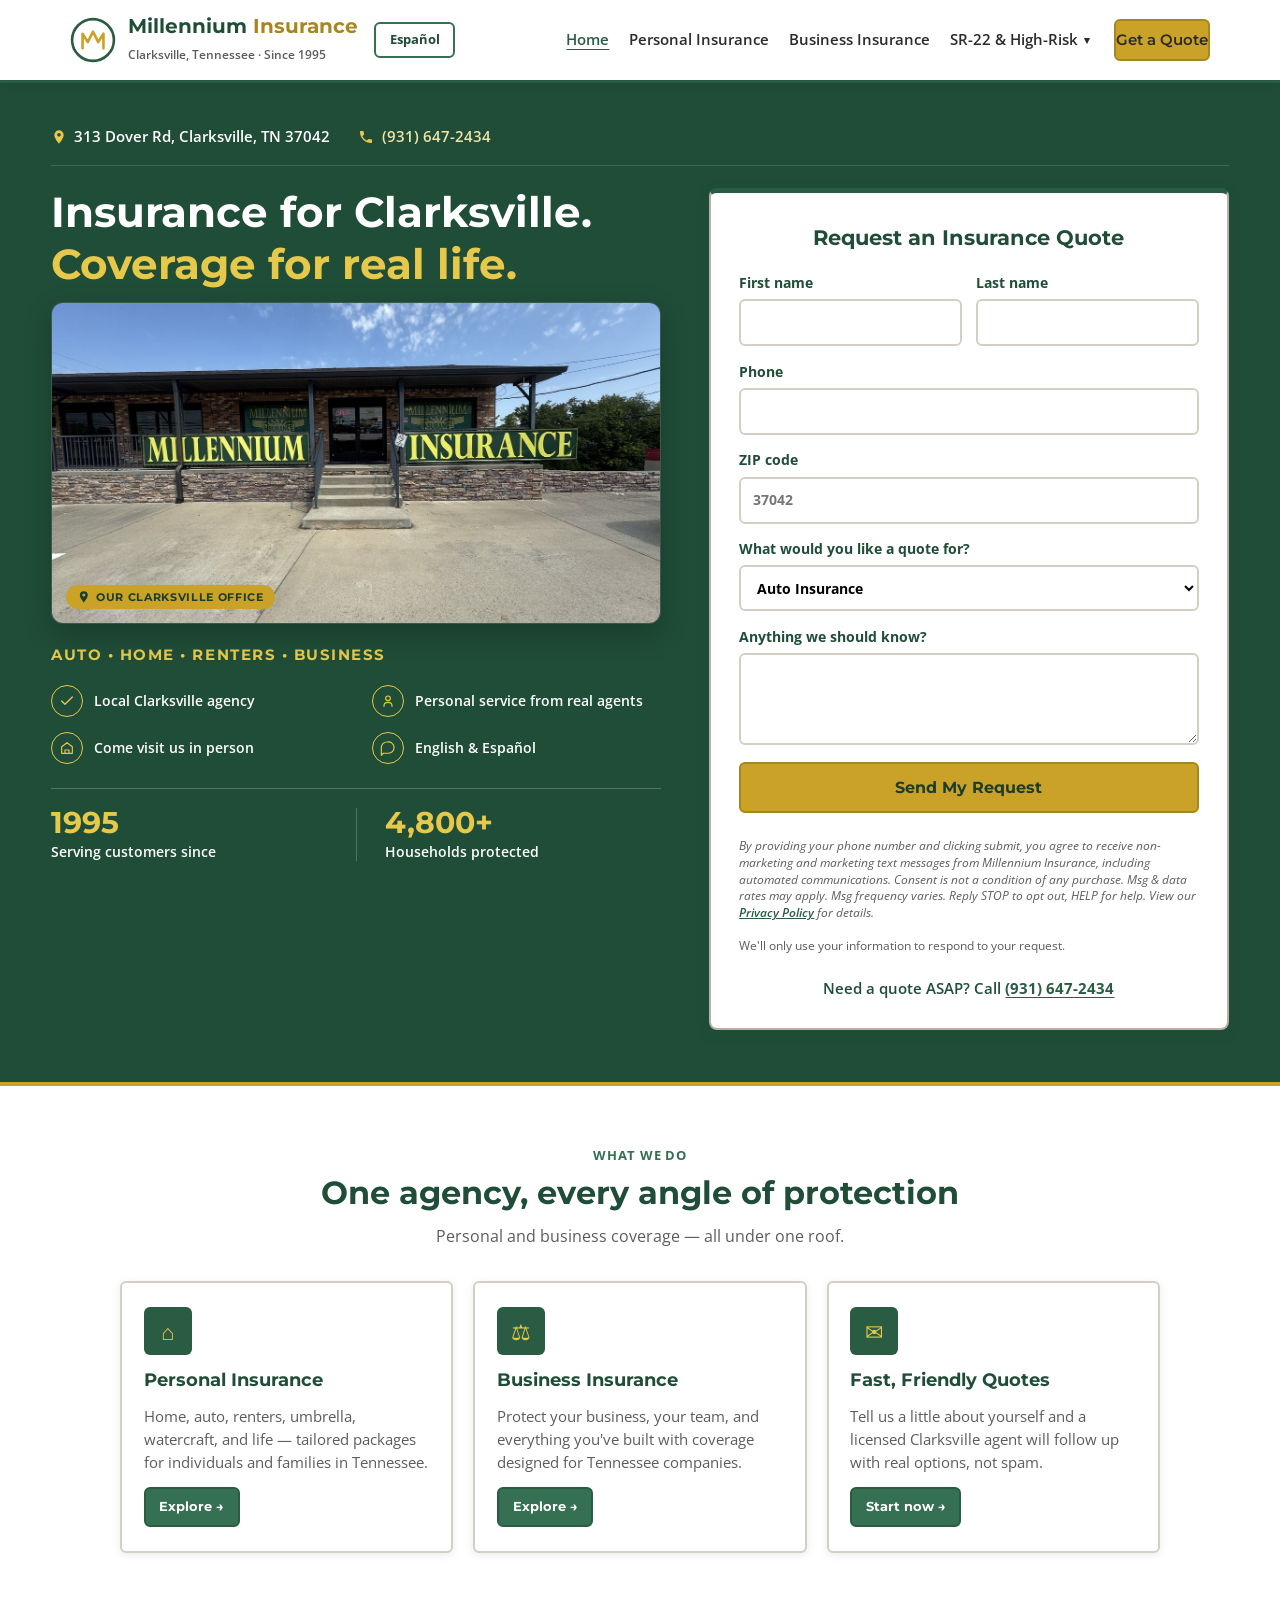
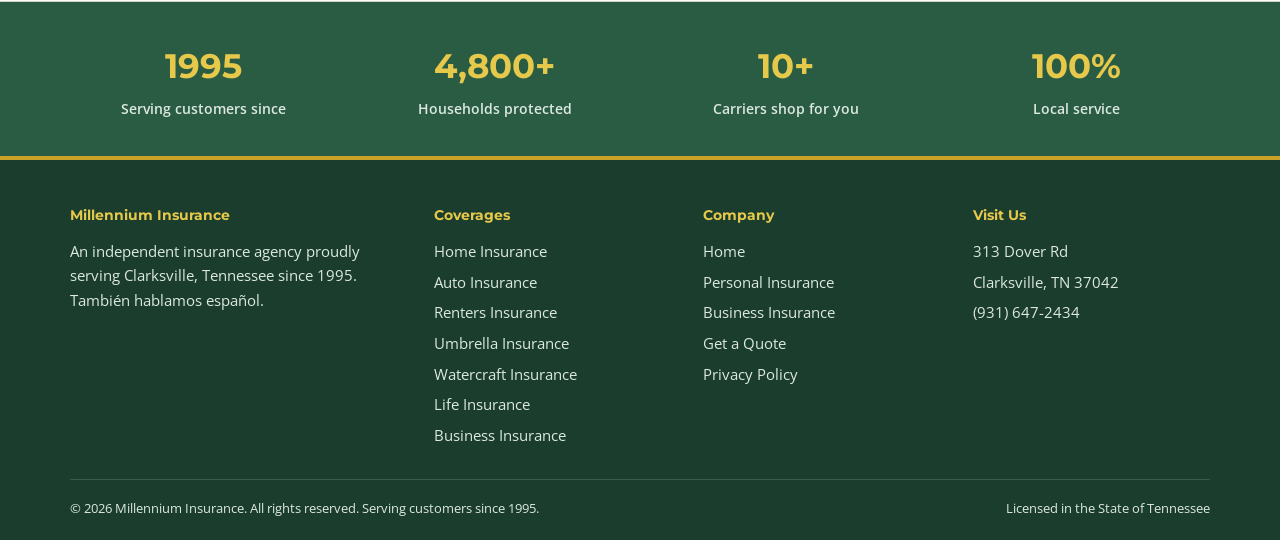
==== index.html @ b3a5eaad "Add ChatGPT Ads OpenAI pixel for conversion tracking on all pages. Co-authored-by: Cursor <cursorage" ====
<!DOCTYPE html>
<html lang="en">
<head>
  <!-- ChatGPT Ads (OpenAI pixel) -->
  <script>!function(w,d,s,u){if(w.oaiq)return;var q=function(){q.q.push(arguments)};q.q=[];w.oaiq=q;var j=d.createElement(s);j.async=1;j.src=u;var f=d.getElementsByTagName(s)[0];f.parentNode.insertBefore(j,f)}(window,document,"script","https://bzrcdn.openai.com/sdk/oaiq.min.js");oaiq("init",{pixelId:"E17QMCoCefobKkuaETigUX",debug:true});</script>
  <!-- End ChatGPT Ads -->
  <!-- Google Tag Manager -->
  <script>(function(w,d,s,l,i){w[l]=w[l]||[];w[l].push({'gtm.start':
  new Date().getTime(),event:'gtm.js'});var f=d.getElementsByTagName(s)[0],
  j=d.createElement(s),dl=l!='dataLayer'?'&l='+l:'';j.async=true;j.src=
  'https://www.googletagmanager.com/gtm.js?id='+i+dl;f.parentNode.insertBefore(j,f);
  })(window,document,'script','dataLayer','GTM-W5B42HQJ');</script>
  <!-- End Google Tag Manager -->
  <meta charset="UTF-8" />
  <meta name="viewport" content="width=device-width, initial-scale=1.0" />
  <title>Millennium Insurance | Independent Insurance Agency in Clarksville, TN</title>
  <meta name="description" content="Millennium Insurance has served Clarksville, Tennessee since 1995 with home, auto, renters, umbrella, watercraft, life, and commercial insurance. También hablamos español." />
  <link rel="icon" href="favicon.ico" sizes="48x48" />
  <link rel="icon" href="favicon.svg" type="image/svg+xml" />
  <link rel="apple-touch-icon" href="apple-touch-icon.png" />
  <link rel="preconnect" href="https://fonts.googleapis.com" />
  <link rel="preconnect" href="https://fonts.gstatic.com" crossorigin />
  <link href="https://fonts.googleapis.com/css2?family=Montserrat:wght@600;700&family=Open+Sans:wght@400;600;700&display=swap" rel="stylesheet" />
  <link rel="stylesheet" href="https://unpkg.com/aos@next/dist/aos.css" />
  <link rel="stylesheet" href="css/styles.css" />
</head>
<body>
  <!-- Google Tag Manager (noscript) -->
  <noscript><iframe src="https://www.googletagmanager.com/ns.html?id=GTM-W5B42HQJ"
  height="0" width="0" style="display:none;visibility:hidden"></iframe></noscript>
  <!-- End Google Tag Manager (noscript) -->

  <header class="site-header site-header--landing">
    <div class="container">
      <div class="brand-group">
        <a class="brand" href="index.html">
          <svg class="brand-mark" viewBox="0 0 44 44" aria-hidden="true">
            <circle cx="22" cy="22" r="20" fill="none" stroke="#2a5c44" stroke-width="2.5"/>
            <path d="M12 30 V16 l5 8 5-10 5 10 5-8 v14" fill="none" stroke="#c9a227" stroke-width="2.5" stroke-linejoin="round" stroke-linecap="round"/>
          </svg>
          <span>
            <span class="brand-name">Millennium <span>Insurance</span></span><br/>
            <span class="brand-tag">Clarksville, Tennessee &middot; Since 1995</span>
          </span>
        </a>
        <button class="lang-btn" type="button">Español</button>
      </div>
      <button class="nav-toggle" aria-label="Toggle navigation" aria-expanded="false">&#9776;</button>
      <nav class="main-nav">
        <a href="index.html" class="active" data-i18n="nav.home">Home</a>
        <a href="personal-insurance.html" data-i18n="nav.personal">Personal Insurance</a>
        <a href="business-insurance.html" data-i18n="nav.business">Business Insurance</a>
        <div class="nav-dropdown">
          <button class="nav-dropdown-toggle" type="button" aria-expanded="false" aria-haspopup="true" data-i18n="nav.highrisk">SR-22 &amp; High-Risk</button>
          <div class="nav-dropdown-menu" role="menu">
            <a href="sr22-insurance-clarksville-tn.html" role="menuitem" data-i18n="nav.sr22">SR-22 Bond</a>
            <a href="coverage-for-all-clarksville.html" role="menuitem" data-i18n="nav.coverageforall">Coverage for All</a>
            <a href="low-down-payment-auto-insurance-clarksville.html" role="menuitem" data-i18n="nav.lowdown">Low Down Payment Auto</a>
          </div>
        </div>
        <a href="#quote" class="btn btn-gold" data-i18n="nav.quote">Get a Quote</a>
      </nav>
    </div>
  </header>

  <section class="landing-hero" id="quote">
    <div class="container">
      <div class="landing-hero-contact">
        <a class="landing-hero-contact-link" href="https://maps.google.com/?q=313+Dover+Rd,+Clarksville,+TN+37042" target="_blank" rel="noopener noreferrer">
          <svg viewBox="0 0 24 24" aria-hidden="true"><path d="M12 2a7 7 0 0 0-7 7c0 5.25 7 13 7 13s7-7.75 7-13a7 7 0 0 0-7-7zm0 9.5A2.5 2.5 0 1 1 12 6a2.5 2.5 0 0 1 0 5.5z" fill="currentColor"/></svg>
          <span data-i18n="landing.address">313 Dover Rd, Clarksville, TN 37042</span>
        </a>
        <a class="landing-hero-contact-link landing-hero-contact-phone" href="tel:9316472434">
          <svg viewBox="0 0 24 24" aria-hidden="true"><path d="M6.6 10.8a15.9 15.9 0 006.6 6.6l2.2-2.2a1 1 0 011-.24 11.4 11.4 0 003.6.58 1 1 0 011 1V20a1 1 0 01-1 1A17 17 0 013 4a1 1 0 011-1h3.5a1 1 0 011 1 11.4 11.4 0 00.58 3.6 1 1 0 01-.24 1z" fill="currentColor"/></svg>
          <span>(931) 647-2434</span>
        </a>
      </div>
      <div class="landing-hero-grid">
      <div class="landing-hero-copy">
        <h1 class="landing-headline">
          <span class="landing-headline-line" data-i18n="landing.headline1">Insurance for Clarksville.</span>
          <span class="landing-headline-line landing-headline-gold" data-i18n="landing.headline2">Coverage for real life.</span>
        </h1>
        <figure class="landing-photo-card">
          <img
            class="landing-office-photo"
            src="images/millennium-office.jpg"
            alt="Millennium Insurance office at 313 Dover Rd, Clarksville, Tennessee"
            width="1300"
            height="975"
            loading="eager"
          />
          <figcaption class="landing-photo-label">
            <svg viewBox="0 0 24 24" aria-hidden="true"><path d="M12 2a7 7 0 0 0-7 7c0 5.25 7 13 7 13s7-7.75 7-13a7 7 0 0 0-7-7zm0 9.5A2.5 2.5 0 1 1 12 6a2.5 2.5 0 0 1 0 5.5z" fill="currentColor"/></svg>
            <span data-i18n="landing.officeLabel">OUR CLARKSVILLE OFFICE</span>
          </figcaption>
        </figure>
        <p class="landing-coverage-line" data-i18n="landing.coverageLine">Auto &bull; Home &bull; Renters &bull; Business</p>
        <ul class="landing-benefits">
          <li>
            <span class="landing-benefit-icon" aria-hidden="true">
              <svg viewBox="0 0 24 24" fill="none" stroke="currentColor" stroke-width="2" stroke-linecap="round" stroke-linejoin="round"><polyline points="20 6 9 17 4 12"/></svg>
            </span>
            <span data-i18n="landing.b1">Local Clarksville agency</span>
          </li>
          <li>
            <span class="landing-benefit-icon" aria-hidden="true">
              <svg viewBox="0 0 24 24" fill="none" stroke="currentColor" stroke-width="1.75" stroke-linecap="round" stroke-linejoin="round"><circle cx="12" cy="8" r="3.5"/><path d="M6 20v-1.2c0-2.8 2.7-4.8 6-4.8s6 2 6 4.8V20"/></svg>
            </span>
            <span data-i18n="landing.b2">Personal service from real agents</span>
          </li>
          <li>
            <span class="landing-benefit-icon" aria-hidden="true">
              <svg viewBox="0 0 24 24" fill="none" stroke="currentColor" stroke-width="1.75" stroke-linecap="round" stroke-linejoin="round"><path d="M4 10 12 4l8 6v10H4V10z"/><path d="M9 20v-5h6v5"/></svg>
            </span>
            <span data-i18n="landing.b3">Come visit us in person</span>
          </li>
          <li>
            <span class="landing-benefit-icon" aria-hidden="true">
              <svg viewBox="0 0 24 24" fill="none" stroke="currentColor" stroke-width="1.75" stroke-linecap="round" stroke-linejoin="round"><path d="M21 11.5a8.4 8.4 0 0 1-8.4 8.4H5l-3 3V11.5A8.4 8.4 0 0 1 10.4 3h.2A8.4 8.4 0 0 1 21 11.5z"/></svg>
            </span>
            <span data-i18n="landing.b4">English &amp; Espa&ntilde;ol</span>
          </li>
        </ul>
        <div class="landing-trust">
          <div><strong data-i18n="stats.1n">1995</strong> <span data-i18n="stats.1l">Serving customers since</span></div>
          <div><strong data-i18n="stats.3n">4,800+</strong> <span data-i18n="stats.3l">Households protected</span></div>
        </div>
      </div>
      <form class="quote-form landing-quote-form" id="quoteForm" action="https://formspree.io/f/xykqaeor" method="POST">
        <h3 data-i18n="form.title">Request an Insurance Quote</h3>
        <div class="form-row">
          <label><span data-i18n="form.first">First name</span> <input type="text" name="firstName" required autocomplete="given-name" /></label>
          <label><span data-i18n="form.last">Last name</span> <input type="text" name="lastName" required autocomplete="family-name" /></label>
        </div>
        <label><span data-i18n="form.phone">Phone</span> <input type="tel" name="phone" required autocomplete="tel" /></label>
        <label><span data-i18n="form.zip">ZIP code</span> <input type="text" name="zip" inputmode="numeric" placeholder="37042" /></label>
        <label><span data-i18n="form.coverage">What would you like a quote for?</span>
          <select name="coverage">
            <option data-i18n="opt.auto">Auto Insurance</option>
            <option data-i18n="opt.home">Home Insurance</option>
            <option data-i18n="opt.renters">Renters Insurance</option>
            <option data-i18n="opt.umbrella">Umbrella Insurance</option>
            <option data-i18n="opt.watercraft">Watercraft Insurance</option>
            <option data-i18n="opt.life">Life Insurance</option>
            <option data-i18n="opt.business">Business Insurance</option>
          </select>
        </label>
        <label><span data-i18n="form.notes">Anything we should know?</span> <textarea name="notes" rows="3"></textarea></label>
        <input type="hidden" name="_subject" value="New homepage quote request — Millennium Insurance website" />
        <button class="btn btn-gold btn-block" type="submit" data-i18n="form.submit">Send My Request</button>
        <p class="sms-consent" data-i18n="cta.smsConsent">By providing your phone number and clicking submit, you agree to receive non-marketing and marketing text messages from Millennium Insurance, including automated communications. Consent is not a condition of any purchase. Msg &amp; data rates may apply. Msg frequency varies. Reply STOP to opt out, HELP for help. View our <a href="privacy-policy.html">Privacy Policy</a> for details.</p>
        <p class="form-status" id="formStatus" role="status" hidden></p>
        <p class="form-note" data-i18n="form.note">We'll only use your information to respond to your request.</p>
        <p class="landing-phone-cta" data-i18n="landing.phoneCta">
          Need a quote ASAP? Call <a href="tel:9316472434">(931) 647-2434</a>
        </p>
      </form>
      </div>
    </div>
  </section>

  <section>
    <div class="container">
      <div class="section-head">
        <p class="kicker" data-i18n="home.what.kicker">What we do</p>
        <h2 data-i18n="home.what.title">One agency, every angle of protection</h2>
        <p data-i18n="home.what.sub">Home, auto, renters, umbrella, watercraft, life, and commercial coverage &mdash; all under one roof.</p>
      </div>
      <div class="cards cards-featured">
        <a class="card" href="personal-insurance.html">
          <div class="card-icon">&#8962;</div>
          <h3 data-i18n="home.c1.title">Personal Insurance</h3>
          <p data-i18n="home.c1.body">Home, auto, renters, umbrella, watercraft, and life &mdash; tailored packages for individuals and families in Tennessee.</p>
          <span class="card-link" data-i18n="home.c1.link">Explore &rarr;</span>
        </a>
        <a class="card" href="business-insurance.html">
          <div class="card-icon">&#9878;</div>
          <h3 data-i18n="home.c2.title">Business Insurance</h3>
          <p data-i18n="home.c2.body">Protect your business, your team, and everything you've built with coverage designed for Tennessee companies.</p>
          <span class="card-link" data-i18n="home.c2.link">Explore &rarr;</span>
        </a>
        <a class="card" href="#quote">
          <div class="card-icon">&#9993;</div>
          <h3 data-i18n="home.c3.title">Fast, Friendly Quotes</h3>
          <p data-i18n="home.c3.body">Tell us a little about yourself and a licensed Clarksville agent will follow up with real options, not spam.</p>
          <span class="card-link" data-i18n="home.c3.link">Start now &rarr;</span>
        </a>
      </div>
    </div>
  </section>

  <div class="stats-band">
    <div class="container">
      <div><div class="stat-num" data-i18n="stats.1n">1995</div><div class="stat-label" data-i18n="stats.1l">Serving customers since</div></div>
      <div><div class="stat-num" data-i18n="stats.3n">4,800+</div><div class="stat-label" data-i18n="stats.3l">Households protected</div></div>
      <div><div class="stat-num" data-i18n="stats.2n">10+</div><div class="stat-label" data-i18n="stats.2l">Carriers shop for you</div></div>
      <div><div class="stat-num" data-i18n="stats.4n">100%</div><div class="stat-label" data-i18n="stats.4l">Local service</div></div>
    </div>
  </div>

  <footer class="site-footer">
    <div class="container">
      <div class="footer-grid">
        <div>
          <h4>Millennium Insurance</h4>
          <p data-i18n="footer.about">An independent insurance agency proudly serving Clarksville, Tennessee since 1995. Tambi&eacute;n hablamos espa&ntilde;ol.</p>
        </div>
        <div>
          <h4 data-i18n="footer.coverages">Coverages</h4>
          <ul>
            <li><a href="personal-insurance.html#specialties" data-i18n="cov.home">Home Insurance</a></li>
            <li><a href="personal-insurance.html#specialties" data-i18n="cov.auto">Auto Insurance</a></li>
            <li><a href="personal-insurance.html#specialties" data-i18n="cov.renters">Renters Insurance</a></li>
            <li><a href="personal-insurance.html#specialties" data-i18n="cov.umbrella">Umbrella Insurance</a></li>
            <li><a href="personal-insurance.html#specialties" data-i18n="cov.watercraft">Watercraft Insurance</a></li>
            <li><a href="personal-insurance.html#specialties" data-i18n="cov.life">Life Insurance</a></li>
            <li><a href="business-insurance.html" data-i18n="cov.business">Business Insurance</a></li>
          </ul>
        </div>
        <div>
          <h4 data-i18n="footer.company">Company</h4>
          <ul>
            <li><a href="index.html" data-i18n="nav.home">Home</a></li>
            <li><a href="personal-insurance.html" data-i18n="nav.personal">Personal Insurance</a></li>
            <li><a href="business-insurance.html" data-i18n="nav.business">Business Insurance</a></li>
            <li><a href="#quote" data-i18n="nav.quote">Get a Quote</a></li>
            <li><a href="privacy-policy.html" data-i18n="footer.privacy">Privacy Policy</a></li>
          </ul>
        </div>
        <div>
          <h4 data-i18n="footer.visit">Visit Us</h4>
          <ul>
            <li>313 Dover Rd</li>
            <li>Clarksville, TN 37042</li>
            <li><a href="tel:9316472434">(931) 647-2434</a></li>
          </ul>
        </div>
      </div>
      <div class="footer-bottom">
        <span data-i18n="footer.rights">&copy; 2026 Millennium Insurance. All rights reserved. Serving customers since 1995.</span>
        <span data-i18n="footer.licensed">Licensed in the State of Tennessee</span>
      </div>
    </div>
  </footer>

  <script src="https://unpkg.com/aos@next/dist/aos.js"></script>
  <script src="js/main.js"></script>
</body>
</html>
---- css/styles.css ----
/* ============================================
   Millennium Insurance — Local Agency Theme
   Approachable, traditional, Clarksville-focused
   ============================================ */

:root {
  --green-950: #1a3d2e;
  --green-900: #1f4d38;
  --green-800: #2a5c44;
  --green-700: #357052;
  --green-600: #3d805c;
  --gold-300: #f2e4a8;
  --gold-400: #e6c84a;
  --gold-500: #c9a227;
  --gold-600: #a8861f;
  --ink: #2b2b2b;
  --ink-muted: #5c5c5c;
  --cream: #f7f5ef;
  --cream-dim: #ece8de;
  --white: #ffffff;
  --border: #d4cfc3;
  --border-dark: #b8b0a0;
  --text-on-dark: #ffffff;
  --text-muted-on-dark: #dce8e0;
  --radius: 6px;
  --radius-lg: 8px;
  --shadow: 0 2px 8px rgba(31, 77, 56, 0.1);
  --shadow-md: 0 4px 14px rgba(31, 77, 56, 0.14);
  --font-head: "Montserrat", "Arial Black", Arial, sans-serif;
  --font-body: "Open Sans", Arial, Helvetica, sans-serif;
}

* { margin: 0; padding: 0; box-sizing: border-box; }

html { scroll-behavior: smooth; }

body {
  font-family: var(--font-body);
  color: var(--ink);
  background: var(--cream);
  line-height: 1.65;
  font-size: 16px;
}

img, svg { display: block; max-width: 100%; }

[hidden] { display: none !important; }

a { color: inherit; }

.container {
  width: min(1140px, 94%);
  margin: 0 auto;
}

/* ---------- Language toggle ---------- */
.lang-btn {
  font: inherit;
  font-weight: 700;
  font-size: 0.82rem;
  color: var(--green-900);
  background: var(--white);
  border: 2px solid var(--green-700);
  border-radius: var(--radius);
  padding: 0.35rem 0.85rem;
  cursor: pointer;
  transition: background 0.15s, color 0.15s;
}
.lang-btn:hover {
  background: var(--green-900);
  color: var(--white);
}

/* ---------- Header / Nav ---------- */
.site-header {
  background: var(--white);
  position: sticky;
  top: 0;
  z-index: 50;
  border-bottom: 3px solid var(--green-800);
  box-shadow: 0 2px 6px rgba(0, 0, 0, 0.06);
}
.site-header .container {
  display: flex;
  align-items: center;
  justify-content: space-between;
  padding: 0.85rem 0;
  gap: 1.5rem;
  position: relative;
}
.brand-group {
  display: flex;
  align-items: center;
  gap: 1rem;
  min-width: 0;
}
.brand {
  display: flex;
  align-items: center;
  gap: 0.75rem;
  text-decoration: none;
  color: var(--green-900);
}
.brand-mark {
  width: 46px;
  height: 46px;
  flex: none;
}
.brand-name {
  font-family: var(--font-head);
  font-size: 1.25rem;
  font-weight: 700;
  color: var(--green-900);
  line-height: 1.15;
}
.brand-name span { color: var(--gold-600); }
.brand-tag {
  font-size: 0.72rem;
  font-weight: 600;
  color: var(--ink-muted);
}

.main-nav { display: flex; align-items: center; gap: 1.25rem; }
.main-nav a {
  color: var(--ink);
  text-decoration: none;
  font-size: 0.95rem;
  font-weight: 600;
  padding: 0.4rem 0;
}
.main-nav a:hover,
.main-nav a.active {
  color: var(--green-800);
  text-decoration: underline;
  text-underline-offset: 4px;
}
.main-nav .btn {
  margin-left: 0.25rem;
}

.nav-dropdown {
  position: relative;
}
.nav-dropdown-toggle {
  background: none;
  border: none;
  font: inherit;
  font-size: 0.95rem;
  font-weight: 600;
  color: var(--ink);
  cursor: pointer;
  padding: 0.4rem 0;
  display: inline-flex;
  align-items: center;
  gap: 0.35rem;
}
.nav-dropdown-toggle::after {
  content: "▾";
  font-size: 0.7rem;
  line-height: 1;
}
.nav-dropdown-toggle:hover,
.nav-dropdown-toggle.active,
.nav-dropdown.is-active .nav-dropdown-toggle {
  color: var(--green-800);
  text-decoration: underline;
  text-underline-offset: 4px;
}
.nav-dropdown-menu {
  display: none;
  position: absolute;
  top: calc(100% + 0.35rem);
  left: 0;
  min-width: 230px;
  background: var(--white);
  border: 2px solid var(--border-dark);
  border-radius: var(--radius);
  box-shadow: var(--shadow-md);
  padding: 0.45rem 0;
  z-index: 60;
}
.nav-dropdown-menu a {
  display: block;
  padding: 0.55rem 1rem;
  color: var(--ink);
  text-decoration: none;
  font-size: 0.92rem;
  font-weight: 600;
}
.nav-dropdown-menu a:hover,
.nav-dropdown-menu a.active {
  background: var(--cream);
  color: var(--green-800);
  text-decoration: none;
}
@media (min-width: 901px) {
  .nav-dropdown:hover .nav-dropdown-menu,
  .nav-dropdown:focus-within .nav-dropdown-menu,
  .nav-dropdown.open .nav-dropdown-menu {
    display: block;
  }
}

/* ---------- Landing hero (homepage) ---------- */
.landing-hero {
  background: var(--green-900);
  color: var(--text-on-dark);
  padding: 2.75rem 0 3.25rem;
  border-bottom: 4px solid var(--gold-500);
}
.landing-hero .container {
  width: min(1180px, 92%);
}
.landing-hero-contact {
  display: flex;
  flex-wrap: wrap;
  align-items: center;
  gap: 0.65rem 1.75rem;
  margin-bottom: 1.35rem;
  padding-bottom: 1.15rem;
  border-bottom: 1px solid rgba(255, 255, 255, 0.14);
}
.landing-hero-contact-link {
  display: inline-flex;
  align-items: center;
  gap: 0.45rem;
  color: var(--white);
  font-size: 0.95rem;
  font-weight: 600;
  text-decoration: none;
  line-height: 1.3;
}
.landing-hero-contact-link:hover {
  color: var(--gold-300);
  text-decoration: underline;
  text-underline-offset: 3px;
}
.landing-hero-contact-link svg {
  width: 1rem;
  height: 1rem;
  flex: none;
  color: var(--gold-400);
}
.landing-hero-contact-phone {
  color: var(--gold-300);
}
.landing-hero-contact-phone:hover {
  color: var(--gold-400);
}
.landing-hero-grid {
  display: grid;
  grid-template-columns: minmax(0, 1.08fr) minmax(320px, 0.92fr);
  gap: 2.75rem 3rem;
  align-items: start;
}
.landing-hero-copy {
  display: flex;
  flex-direction: column;
  gap: 0;
  min-width: 0;
}
.landing-headline {
  display: grid;
  gap: 0.2rem;
  margin-bottom: 0.85rem;
}
.landing-headline-line {
  display: block;
  font-family: var(--font-head);
  font-size: clamp(1.85rem, 3.4vw, 2.65rem);
  font-weight: 700;
  line-height: 1.15;
  color: var(--white);
}
.landing-headline-gold {
  color: var(--gold-400);
}
.landing-lede {
  max-width: 34rem;
  font-size: 1.02rem;
  line-height: 1.55;
  color: var(--text-muted-on-dark);
  margin-bottom: 1.35rem;
}
.landing-photo-card {
  position: relative;
  width: 100%;
  max-width: 650px;
  margin: 0 0 1.1rem;
  border-radius: 12px;
  overflow: hidden;
  border: 1px solid rgba(255, 255, 255, 0.14);
  box-shadow: 0 10px 28px rgba(0, 0, 0, 0.22);
  background: var(--green-950);
}
.landing-office-photo {
  display: block;
  width: 100%;
  height: clamp(220px, 28vw, 320px);
  object-fit: cover;
  object-position: center center;
}
.landing-photo-label {
  position: absolute;
  left: 0.85rem;
  bottom: 0.85rem;
  display: inline-flex;
  align-items: center;
  gap: 0.35rem;
  margin: 0;
  padding: 0.35rem 0.7rem;
  border-radius: 999px;
  background: var(--gold-500);
  color: var(--green-950);
  font-family: var(--font-head);
  font-size: 0.68rem;
  font-weight: 700;
  letter-spacing: 0.06em;
  text-transform: uppercase;
  line-height: 1;
}
.landing-photo-label svg {
  width: 0.85rem;
  height: 0.85rem;
  flex: none;
}
.landing-coverage-line {
  font-family: var(--font-head);
  font-size: 0.95rem;
  font-weight: 700;
  letter-spacing: 0.1em;
  text-transform: uppercase;
  color: var(--gold-400);
  margin-bottom: 1.15rem;
}
.landing-benefits {
  list-style: none;
  display: grid;
  grid-template-columns: 1fr 1fr;
  column-gap: 2rem;
  row-gap: 0.95rem;
  margin-bottom: 1.5rem;
  max-width: 650px;
}
.landing-benefits li {
  display: flex;
  align-items: center;
  gap: 0.65rem;
  font-size: 0.9rem;
  font-weight: 600;
  color: var(--white);
  line-height: 1.3;
}
.landing-benefit-icon {
  flex: none;
  width: 2rem;
  height: 2rem;
  border: 1.5px solid var(--gold-400);
  border-radius: 50%;
  display: flex;
  align-items: center;
  justify-content: center;
  color: var(--gold-400);
}
.landing-benefit-icon svg {
  display: block;
  width: 1rem;
  height: 1rem;
}
.landing-trust {
  display: flex;
  align-items: stretch;
  max-width: 650px;
  padding-top: 1.15rem;
  border-top: 1px solid rgba(255, 255, 255, 0.22);
}
.landing-trust > div {
  flex: 1;
  font-size: 0.86rem;
  font-weight: 600;
  color: var(--white);
  line-height: 1.35;
}
.landing-trust > div:first-child {
  padding-right: 1.75rem;
}
.landing-trust > div + div {
  padding-left: 1.75rem;
  border-left: 1px solid rgba(255, 255, 255, 0.22);
}
.landing-trust strong {
  display: block;
  font-family: var(--font-head);
  font-size: 1.85rem;
  font-weight: 700;
  color: var(--gold-400);
  line-height: 1;
  margin-bottom: 0.35rem;
}
.landing-trust span {
  color: var(--white);
  font-weight: 600;
}
.landing-quote-form {
  margin: 0;
  align-self: start;
  border: 1px solid rgba(31, 77, 56, 0.1);
  border-radius: 12px;
  border-top: 1px solid rgba(31, 77, 56, 0.1);
  box-shadow: 0 10px 28px rgba(0, 0, 0, 0.14);
  padding: 2rem 1.85rem 1.65rem;
  gap: 0.85rem;
}
.landing-quote-form h3 {
  text-align: center;
  font-size: 1.35rem;
  margin-bottom: 0.15rem;
}
.landing-quote-form .btn-gold {
  margin-top: 0.15rem;
  padding: 0.9rem 1rem;
  font-size: 1rem;
}
.landing-phone-cta {
  text-align: center;
  font-size: 0.92rem;
  font-weight: 600;
  color: var(--green-900);
  margin-top: 0.35rem;
  padding-top: 0.15rem;
}
.landing-phone-cta a {
  color: var(--green-800);
  font-weight: 700;
  text-decoration: underline;
  text-underline-offset: 3px;
}
.landing-phone-cta a:hover {
  color: var(--gold-600);
}
.btn-block {
  width: 100%;
}

/* ---------- Buttons ---------- */
.btn {
  display: inline-block;
  padding: 0.8rem 1.6rem;
  border-radius: var(--radius);
  font-family: var(--font-head);
  font-weight: 700;
  font-size: 0.95rem;
  text-decoration: none;
  text-align: center;
  cursor: pointer;
  border: 2px solid transparent;
  transition: background 0.15s, color 0.15s, border-color 0.15s;
}
.btn:hover {
  text-decoration: none;
}
.btn-gold {
  background: var(--gold-500);
  color: var(--green-950);
  border-color: var(--gold-600);
}
.btn-gold:hover {
  background: var(--gold-400);
  color: var(--green-950);
}
.btn-outline {
  border-color: var(--green-700);
  color: var(--green-800);
  background: var(--white);
}
.btn-outline:hover {
  background: var(--green-800);
  color: var(--white);
}
.btn-dark {
  background: var(--green-900);
  color: var(--white);
  border-color: var(--green-950);
}

.nav-toggle {
  display: none;
  background: var(--green-800);
  border: 0;
  border-radius: var(--radius);
  color: var(--white);
  font-size: 1.4rem;
  padding: 0.25rem 0.55rem;
  cursor: pointer;
}

/* ---------- Hero (homepage) ---------- */
.hero {
  background:
    radial-gradient(1200px 500px at 85% -10%, rgba(201, 162, 39, 0.15), transparent 60%),
    linear-gradient(160deg, var(--green-900) 0%, var(--green-950) 70%);
  color: var(--text-on-dark);
  padding: 3rem 0 3.5rem;
  border-bottom: 4px solid var(--gold-500);
}
.hero .container {
  display: grid;
  grid-template-columns: 1.1fr 0.9fr;
  grid-template-areas:
    "title art"
    "lede art"
    "cta art"
    "espanol art";
  gap: 2.5rem;
  align-items: center;
}
.hero h1 { grid-area: title; }
.hero p.lede { grid-area: lede; }
.hero-ctas { grid-area: cta; }
.hero-art-wrap {
  grid-area: art;
  display: flex;
  justify-content: center;
  align-items: center;
}
.hero-espanol { grid-area: espanol; }
.hero-art {
  width: 100%;
  max-width: 340px;
  height: auto;
  filter: drop-shadow(0 24px 40px rgba(0, 0, 0, 0.35));
}
.hero h1 {
  font-family: var(--font-head);
  font-size: clamp(1.85rem, 3.8vw, 2.65rem);
  line-height: 1.2;
  color: var(--white);
  margin-bottom: 1rem;
  font-weight: 700;
}
.hero h1 em {
  font-style: normal;
  color: var(--gold-400);
}
.hero p.lede {
  font-size: 1.05rem;
  color: var(--text-muted-on-dark);
  max-width: 52ch;
  margin-bottom: 1.5rem;
}
.hero-ctas {
  display: flex;
  gap: 0.85rem;
  flex-wrap: wrap;
}
.hero-ctas .btn {
  min-width: 12rem;
  padding: 0.95rem 1.75rem;
  font-size: 1rem;
}
.hero-espanol {
  margin-top: 1.25rem;
  color: var(--gold-300);
  font-weight: 700;
  font-size: 0.95rem;
}

/* ---------- Page hero (interior pages) ---------- */
.page-hero {
  background: var(--green-800);
  color: var(--text-on-dark);
  padding: 2.25rem 0 2rem;
  border-bottom: 4px solid var(--gold-500);
}
.page-hero h1 {
  font-family: var(--font-head);
  font-size: clamp(1.75rem, 3.5vw, 2.35rem);
  color: var(--white);
  font-weight: 700;
}
.page-hero .crumbs {
  font-size: 0.88rem;
  color: var(--text-muted-on-dark);
  margin-bottom: 0.65rem;
}
.page-hero .crumbs a {
  color: var(--gold-300);
  text-decoration: underline;
}
.page-hero p {
  margin-top: 0.75rem;
  color: var(--text-muted-on-dark);
  max-width: 62ch;
  font-size: 1.02rem;
}
.page-hero .hero-espanol {
  color: var(--gold-300);
}
.page-hero .hero-ctas {
  margin-top: 1.5rem;
}

/* ---------- Sections ---------- */
section {
  padding: 3rem 0;
  background: var(--white);
  border-bottom: 1px solid var(--border);
}
.section-head {
  text-align: center;
  max-width: 720px;
  margin: 0 auto 2rem;
}
.section-head .kicker {
  font-size: 0.82rem;
  font-weight: 700;
  color: var(--green-700);
  margin-bottom: 0.4rem;
  text-transform: uppercase;
  letter-spacing: 0.06em;
}
.section-head h2 {
  font-family: var(--font-head);
  font-size: clamp(1.55rem, 2.8vw, 2rem);
  color: var(--green-900);
  font-weight: 700;
  line-height: 1.25;
}
.section-head p {
  color: var(--ink-muted);
  margin-top: 0.65rem;
  font-size: 1rem;
}

.on-dark .section-head .kicker { color: var(--gold-300); }
.on-dark .section-head h2 { color: var(--white); }
.on-dark .section-head p { color: var(--text-muted-on-dark); }

/* ---------- Cards grid ---------- */
.cards {
  display: grid;
  grid-template-columns: repeat(auto-fill, minmax(250px, 1fr));
  gap: 1.25rem;
}
.cards-featured {
  grid-template-columns: repeat(3, minmax(0, 1fr));
  max-width: 1040px;
  margin: 0 auto;
  gap: 1.25rem;
}
.cards-featured .card {
  padding: 1.5rem 1.35rem;
  min-height: 220px;
}
.cards-featured .card h3 {
  font-size: 1.15rem;
}
.card {
  background: var(--white);
  border-radius: var(--radius);
  padding: 1.4rem 1.25rem;
  border: 2px solid var(--border);
  box-shadow: var(--shadow);
  text-decoration: none;
  color: var(--ink);
  display: flex;
  flex-direction: column;
  gap: 0.6rem;
  transition: border-color 0.15s, box-shadow 0.15s;
}
.card:hover {
  border-color: var(--green-700);
  box-shadow: var(--shadow-md);
  text-decoration: none;
}
.card .card-icon {
  width: 48px;
  height: 48px;
  border-radius: var(--radius);
  background: var(--green-800);
  display: grid;
  place-items: center;
  color: var(--gold-400);
  font-size: 1.35rem;
}
.card h3 {
  font-family: var(--font-head);
  font-size: 1.08rem;
  color: var(--green-900);
  font-weight: 700;
}
.card p {
  font-size: 0.92rem;
  color: var(--ink-muted);
  flex: 1;
  line-height: 1.55;
}
.card .card-link {
  display: inline-block;
  align-self: flex-start;
  font-family: var(--font-head);
  font-size: 0.82rem;
  font-weight: 700;
  color: var(--white);
  background: var(--green-700);
  border: 2px solid var(--green-800);
  padding: 0.45rem 0.85rem;
  border-radius: var(--radius);
  margin-top: 0.25rem;
}
.card:hover .card-link {
  background: var(--green-900);
}
.card .badge {
  display: inline-block;
  align-self: flex-start;
  font-size: 0.72rem;
  font-weight: 700;
  color: var(--green-900);
  background: var(--gold-300);
  border: 1px solid var(--gold-500);
  padding: 0.2rem 0.55rem;
  border-radius: var(--radius);
}

/* ---------- Interactive graphic ---------- */
.interactive-section {
  background: var(--cream-dim);
  border-top: 3px solid var(--green-800);
  border-bottom: 3px solid var(--green-800);
}
.interactive-section.on-dark {
  background: var(--cream-dim);
}
.interactive-section .section-head .kicker {
  color: var(--green-700);
}
.interactive-section .section-head h2 {
  color: var(--green-900);
}
.interactive-section .section-head p {
  color: var(--ink-muted);
}
.interactive-wrap {
  display: grid;
  grid-template-columns: 1.35fr 1fr;
  gap: 2rem;
  align-items: start;
}
.scene-frame {
  background: var(--white);
  border: 2px solid var(--border-dark);
  border-radius: var(--radius-lg);
  padding: 0.75rem;
  box-shadow: var(--shadow);
}
.scene-frame svg { width: 100%; height: auto; }

.hotspot { cursor: pointer; }
.hotspot .pulse {
  fill: var(--gold-500);
  opacity: 1;
  transform-origin: center;
  transform-box: fill-box;
  animation: pulse 2.5s ease-in-out infinite;
}
.hotspot .ring {
  fill: none;
  stroke: var(--green-900);
  stroke-width: 2;
  opacity: 0.7;
}
.hotspot text {
  fill: var(--white);
  font-family: var(--font-body);
  font-size: 13px;
  font-weight: 700;
  pointer-events: none;
}
.hotspot:hover .pulse, .hotspot.active .pulse { fill: var(--gold-400); }
.hotspot.active .ring { opacity: 1; stroke-width: 3; }

@keyframes pulse {
  0%, 100% { transform: scale(1); }
  50% { transform: scale(1.1); }
}

.coverage-panel {
  background: var(--white);
  border: 2px solid var(--green-800);
  border-radius: var(--radius-lg);
  padding: 1.5rem;
  color: var(--ink);
  position: sticky;
  top: 90px;
  box-shadow: var(--shadow-md);
}
.coverage-panel .panel-kicker {
  font-size: 0.78rem;
  font-weight: 700;
  color: var(--green-700);
  margin-bottom: 0.35rem;
  text-transform: uppercase;
  letter-spacing: 0.05em;
}
.coverage-panel h3 {
  font-family: var(--font-head);
  font-size: 1.35rem;
  color: var(--green-900);
  margin-bottom: 0.65rem;
  font-weight: 700;
}
.coverage-panel p { color: var(--ink-muted); font-size: 0.95rem; }
.coverage-panel ul {
  margin: 0.85rem 0 1.2rem;
  padding-left: 1.25rem;
  color: var(--ink-muted);
  font-size: 0.92rem;
  display: grid;
  gap: 0.35rem;
}
.coverage-panel li::marker { color: var(--green-700); }
.panel-hint {
  font-size: 0.85rem;
  color: var(--green-700);
  margin-top: 0.85rem;
  font-style: italic;
}

/* ---------- Quote / steps ---------- */
.quote-section {
  background: var(--cream);
  border-top: 3px solid var(--gold-500);
}
.quote-section .section-head {
  text-align: left;
  margin: 0 0 0.5rem;
}
.quote-section p[data-i18n="quote.visit"] {
  margin-top: 1.6rem;
  color: var(--ink-muted);
}
.quote-section p[data-i18n="quote.visit"] a {
  color: var(--green-800);
  font-weight: 700;
}
.quote-grid {
  display: grid;
  grid-template-columns: 1fr 1.1fr;
  gap: 2.5rem;
  align-items: start;
}
.steps { display: grid; gap: 1.1rem; margin-top: 1.25rem; }
.step {
  display: flex;
  gap: 0.85rem;
  align-items: flex-start;
  background: var(--white);
  border: 2px solid var(--border);
  border-radius: var(--radius);
  padding: 0.85rem 1rem;
}
.step-num {
  flex: none;
  width: 36px;
  height: 36px;
  border-radius: var(--radius);
  background: var(--green-800);
  color: var(--white);
  display: grid;
  place-items: center;
  font-weight: 700;
  font-family: var(--font-head);
  font-size: 0.95rem;
}
.step h4 {
  color: var(--green-900);
  font-size: 1rem;
  font-family: var(--font-head);
  font-weight: 700;
}
.step p { font-size: 0.9rem; color: var(--ink-muted); }

.quote-form {
  background: var(--white);
  border-radius: var(--radius-lg);
  border: 2px solid var(--border-dark);
  border-top: 5px solid var(--green-800);
  padding: 1.75rem;
  box-shadow: var(--shadow-md);
  display: grid;
  gap: 0.9rem;
}
.quote-form h3 {
  font-family: var(--font-head);
  color: var(--green-900);
  font-size: 1.3rem;
  font-weight: 700;
}
.form-row { display: grid; grid-template-columns: 1fr 1fr; gap: 0.85rem; }
.quote-form label {
  display: grid;
  gap: 0.3rem;
  font-size: 0.85rem;
  font-weight: 700;
  color: var(--green-900);
}
.quote-form input, .quote-form select, .quote-form textarea {
  font: inherit;
  padding: 0.65rem 0.75rem;
  border: 2px solid var(--border);
  border-radius: var(--radius);
  background: var(--white);
}
.quote-form input:focus, .quote-form select:focus, .quote-form textarea:focus {
  outline: none;
  border-color: var(--green-700);
  box-shadow: 0 0 0 3px rgba(53, 112, 82, 0.15);
}
.sms-consent {
  font-size: 0.72rem;
  font-style: italic;
  color: var(--ink-muted);
  line-height: 1.45;
  margin-top: 0.65rem;
}
.sms-consent a {
  color: var(--green-800);
  font-weight: 600;
}
.form-note { font-size: 0.78rem; color: var(--ink-muted); }
.landing-phone-cta {
  font-size: 0.92rem;
  font-weight: 600;
  color: var(--green-900);
  text-align: center;
  margin-top: 0.15rem;
}
.landing-phone-cta a {
  color: var(--green-800);
  font-weight: 700;
}

/* ---------- SEO landing pages ---------- */
.seo-content {
  background: var(--white);
}
.seo-content-inner {
  max-width: 720px;
}
.seo-content h2 {
  font-family: var(--font-head);
  font-size: 1.3rem;
  color: var(--green-900);
  margin: 1.65rem 0 0.6rem;
  font-weight: 700;
  line-height: 1.3;
}
.seo-content h2:first-child {
  margin-top: 0;
}
.seo-content p {
  color: var(--ink-muted);
  line-height: 1.6;
  margin-bottom: 0.85rem;
  font-size: 1rem;
}
.seo-content ul {
  margin: 0 0 1rem 1.2rem;
  color: var(--ink-muted);
  line-height: 1.65;
}
.seo-content ul li {
  margin-bottom: 0.35rem;
}
.seo-content ul li::marker {
  color: var(--green-700);
}
.seo-callout {
  background: var(--cream);
  border: 2px solid var(--border);
  border-left: 4px solid var(--green-800);
  border-radius: var(--radius);
  padding: 1rem 1.15rem;
  margin: 1.15rem 0 0.25rem;
}
.seo-callout p {
  margin: 0;
  color: var(--ink);
  font-weight: 600;
}
.form-status {
  font-size: 0.92rem;
  font-weight: 600;
  padding: 0.7rem 1rem;
  border-radius: var(--radius);
}
.form-status.is-success {
  color: var(--green-900);
  background: #e8f3ec;
  border: 2px solid var(--green-600);
}
.form-status.is-error {
  color: #7a2e2e;
  background: #fdeaea;
  border: 2px solid #c96a6a;
}

/* ---------- Stats band ---------- */
.stats-band {
  background: var(--green-800);
  color: var(--white);
  padding: 2.25rem 0;
  border-bottom: none;
}
.stats-band .container {
  display: grid;
  grid-template-columns: repeat(auto-fit, minmax(180px, 1fr));
  gap: 1.5rem;
  text-align: center;
}
.stat-num {
  font-family: var(--font-head);
  font-size: 2.1rem;
  color: var(--gold-400);
  font-weight: 700;
}
.stat-label {
  font-size: 0.88rem;
  font-weight: 600;
  color: var(--text-muted-on-dark);
  margin-top: 0.2rem;
}

/* ---------- CTA banner ---------- */
.cta-banner {
  background: var(--green-900);
  color: var(--white);
  text-align: center;
  padding: 2.75rem 0;
  border-bottom: none;
}
.cta-banner h2 {
  font-family: var(--font-head);
  font-size: clamp(1.45rem, 2.8vw, 2rem);
  max-width: 32ch;
  margin: 0 auto 1.4rem;
  font-weight: 700;
  line-height: 1.3;
}
.cta-banner h2 em {
  font-style: normal;
  color: var(--gold-400);
}
.cta-banner .btn-gold {
  background: var(--gold-500);
  color: var(--green-950);
  border-color: var(--gold-600);
  font-size: 1rem;
  padding: 0.9rem 2rem;
}
.cta-banner .btn-gold:hover {
  background: var(--gold-400);
  color: var(--green-950);
}

/* ---------- Footer ---------- */
.site-footer {
  background: var(--green-950);
  color: var(--text-muted-on-dark);
  padding: 2.75rem 0 1.25rem;
  border-top: 4px solid var(--gold-500);
  font-size: 0.92rem;
}
.footer-grid {
  display: grid;
  grid-template-columns: 1.4fr 1fr 1fr 1fr;
  gap: 2rem;
  margin-bottom: 2rem;
}
.site-footer h4 {
  color: var(--gold-400);
  font-size: 0.88rem;
  font-family: var(--font-head);
  font-weight: 700;
  margin-bottom: 0.75rem;
}
.site-footer ul { list-style: none; display: grid; gap: 0.4rem; }
.site-footer a {
  color: var(--text-muted-on-dark);
  text-decoration: none;
}
.site-footer a:hover {
  color: var(--white);
  text-decoration: underline;
}
.footer-bottom {
  border-top: 1px solid rgba(255, 255, 255, 0.15);
  padding-top: 1.1rem;
  display: flex;
  justify-content: space-between;
  gap: 1rem;
  flex-wrap: wrap;
  font-size: 0.82rem;
}

/* ---------- Legal pages ---------- */
.legal-section {
  background: var(--white);
  border-bottom: none;
}
.legal-content {
  max-width: 760px;
  padding-bottom: 1rem;
}
.legal-intro {
  font-size: 1.02rem;
  color: var(--ink-muted);
  margin-bottom: 2rem;
  line-height: 1.65;
}
.legal-content h2 {
  font-family: var(--font-head);
  font-size: 1.2rem;
  color: var(--green-900);
  margin: 2rem 0 0.75rem;
  font-weight: 700;
}
.legal-content p,
.legal-content li {
  color: var(--ink-muted);
  margin-bottom: 0.85rem;
  line-height: 1.65;
}
.legal-content ul {
  margin: 0 0 1rem 1.25rem;
}
.legal-content a {
  color: var(--green-800);
  font-weight: 600;
}
.legal-content strong {
  color: var(--ink);
}

/* ---------- Scroll animations (subtle) ---------- */
@media (prefers-reduced-motion: reduce) {
  [data-aos] {
    opacity: 1 !important;
    transform: none !important;
    transition: none !important;
  }
}

/* ---------- Responsive ---------- */
@media (max-width: 900px) {
  .hero .container, .interactive-wrap, .quote-grid, .landing-hero-grid {
    grid-template-columns: 1fr;
    gap: 2rem;
  }
  .landing-benefits {
    grid-template-columns: 1fr 1fr;
    column-gap: 1.25rem;
    max-width: none;
  }
  .landing-photo-card,
  .landing-trust {
    max-width: none;
  }
  .landing-trust > div + div {
    padding-left: 1.25rem;
  }
  .hero .container {
    grid-template-areas:
      "title"
      "lede"
      "cta"
      "art"
      "espanol";
  }
  .cards-featured {
    grid-template-columns: 1fr;
    max-width: 440px;
  }
  .footer-grid { grid-template-columns: 1fr 1fr; }
  .main-nav {
    display: none;
    position: absolute;
    top: 100%;
    left: 0;
    right: 0;
    background: var(--white);
    flex-direction: column;
    padding: 1rem 5%;
    gap: 0.75rem;
    border-bottom: 3px solid var(--green-800);
    box-shadow: var(--shadow-md);
  }
  .main-nav.open { display: flex; }
  .main-nav .btn { width: 100%; }
  .nav-dropdown { width: 100%; }
  .nav-dropdown-toggle {
    width: 100%;
    justify-content: space-between;
  }
  .nav-dropdown-menu {
    position: static;
    display: none;
    border: none;
    box-shadow: none;
    padding: 0.25rem 0 0.35rem 0.75rem;
    margin-top: 0.15rem;
    min-width: 0;
  }
  .nav-dropdown.open .nav-dropdown-menu {
    display: block;
  }
  .nav-toggle { display: block; }
  .coverage-panel { position: static; }
}
@media (max-width: 560px) {
  .form-row { grid-template-columns: 1fr; }
  .footer-grid { grid-template-columns: 1fr; }
  .landing-benefits {
    grid-template-columns: 1fr;
  }
  .landing-trust > div:first-child {
    padding-right: 1rem;
  }
  .landing-trust > div + div {
    padding-left: 1rem;
  }
}
@media (max-width: 640px) {
  .brand-tag { display: none; }
  .brand-name { font-size: 1.05rem; white-space: nowrap; }
  .brand-mark { width: 38px; height: 38px; }
  .brand-group { gap: 0.65rem; }
  .lang-btn { font-size: 0.75rem; padding: 0.3rem 0.65rem; }
}
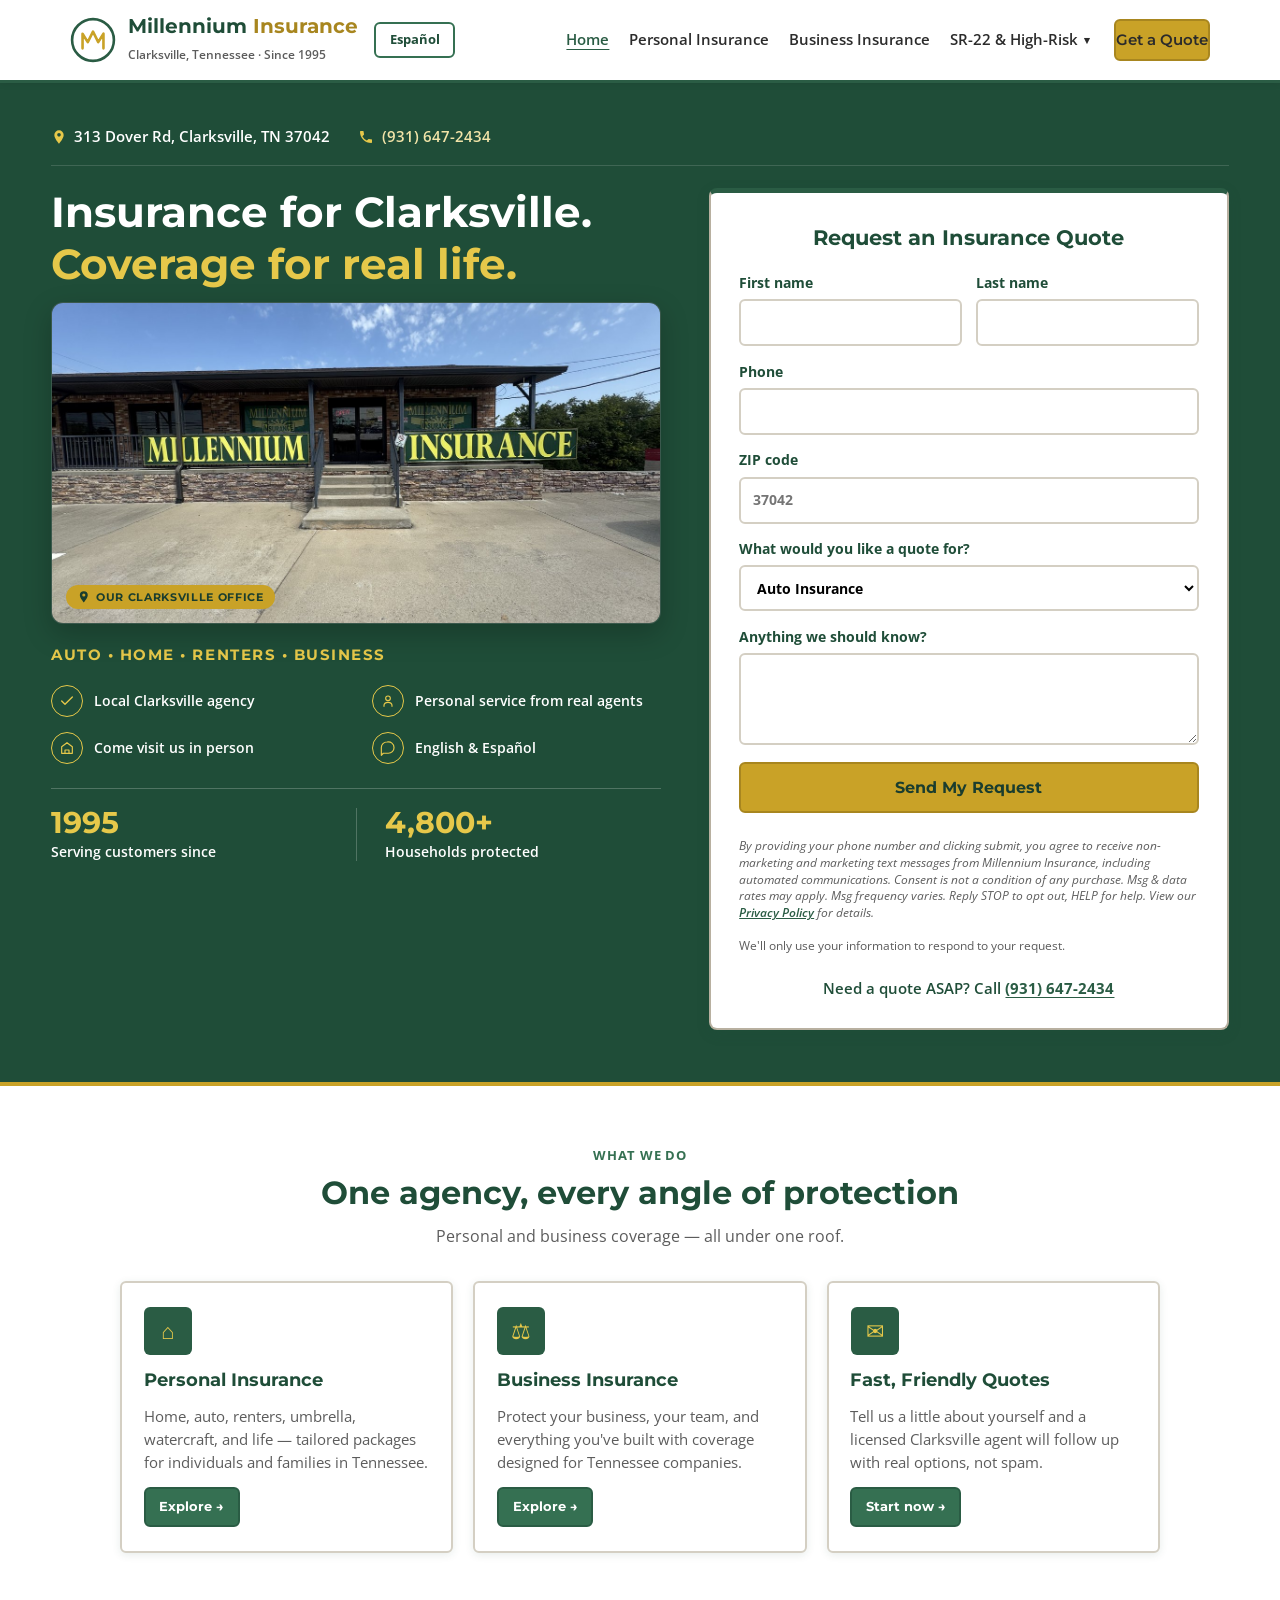
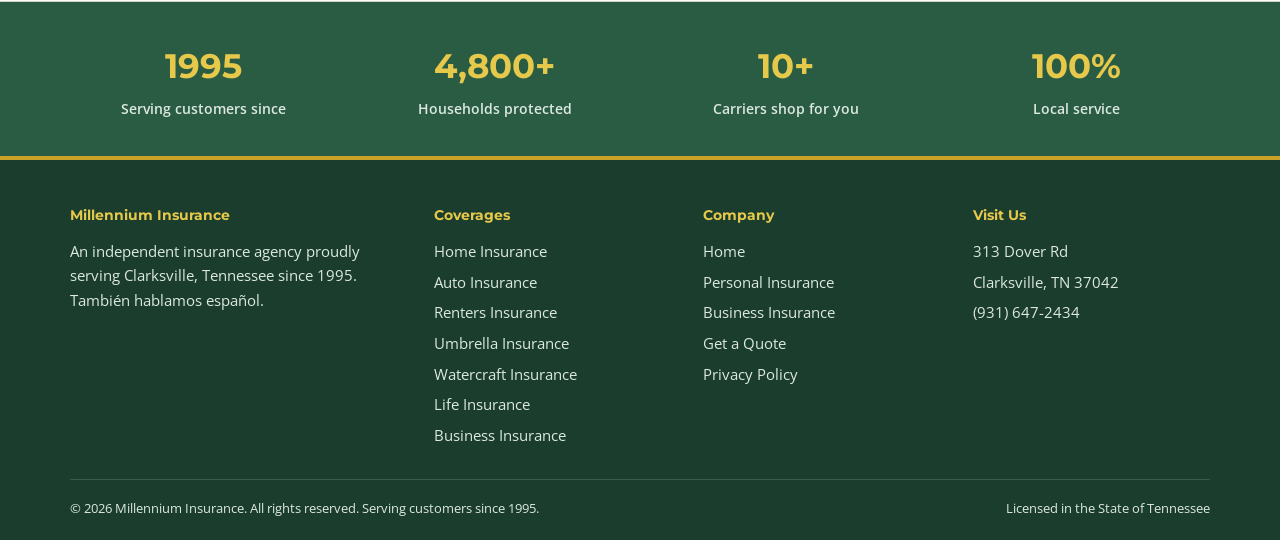
==== commit 637b1797: "Install Vercel Web Analytics Implemented Vercel Web Analytics for the static HTML website.  ## What " ====
--- a/index.html
+++ b/index.html
@@ -2,7 +2,7 @@
 <html lang="en">
 <head>
   <!-- ChatGPT Ads (OpenAI pixel) -->
-  <script>!function(w,d,s,u){if(w.oaiq)return;var q=function(){q.q.push(arguments)};q.q=[];w.oaiq=q;var j=d.createElement(s);j.async=1;j.src=u;var f=d.getElementsByTagName(s)[0];f.parentNode.insertBefore(j,f)}(window,document,"script","https://bzrcdn.openai.com/sdk/oaiq.min.js");oaiq("init",{pixelId:"E17QMCoCefobKkuaETigUX",debug:true});</script>
+  <script>!function(w,d,s,u){if(w.oaiq)return;var q=function(){q.q.push(arguments)};q.q=[];w.oaiq=q;var j=d.createElement(s);j.async=1;j.src=u;var f=d.getElementsByTagName(s)[0];f.parentNode.insertBefore(j,f)}(window,document,"script","https://bzrcdn.openai.com/sdk/oaiq.min.js");oaiq("init",{pixelId:"E17QMCoCefobKkuaETigUX",debug:false});</script>
   <!-- End ChatGPT Ads -->
   <!-- Google Tag Manager -->
   <script>(function(w,d,s,l,i){w[l]=w[l]||[];w[l].push({'gtm.start':
@@ -11,6 +11,12 @@
   'https://www.googletagmanager.com/gtm.js?id='+i+dl;f.parentNode.insertBefore(j,f);
   })(window,document,'script','dataLayer','GTM-W5B42HQJ');</script>
   <!-- End Google Tag Manager -->
+  <!-- Vercel Web Analytics -->
+  <script>
+    window.va = window.va || function () { (window.vaq = window.vaq || []).push(arguments); };
+  </script>
+  <script defer src="/_vercel/insights/script.js"></script>
+  <!-- End Vercel Web Analytics -->
   <meta charset="UTF-8" />
   <meta name="viewport" content="width=device-width, initial-scale=1.0" />
   <title>Millennium Insurance | Independent Insurance Agency in Clarksville, TN</title>
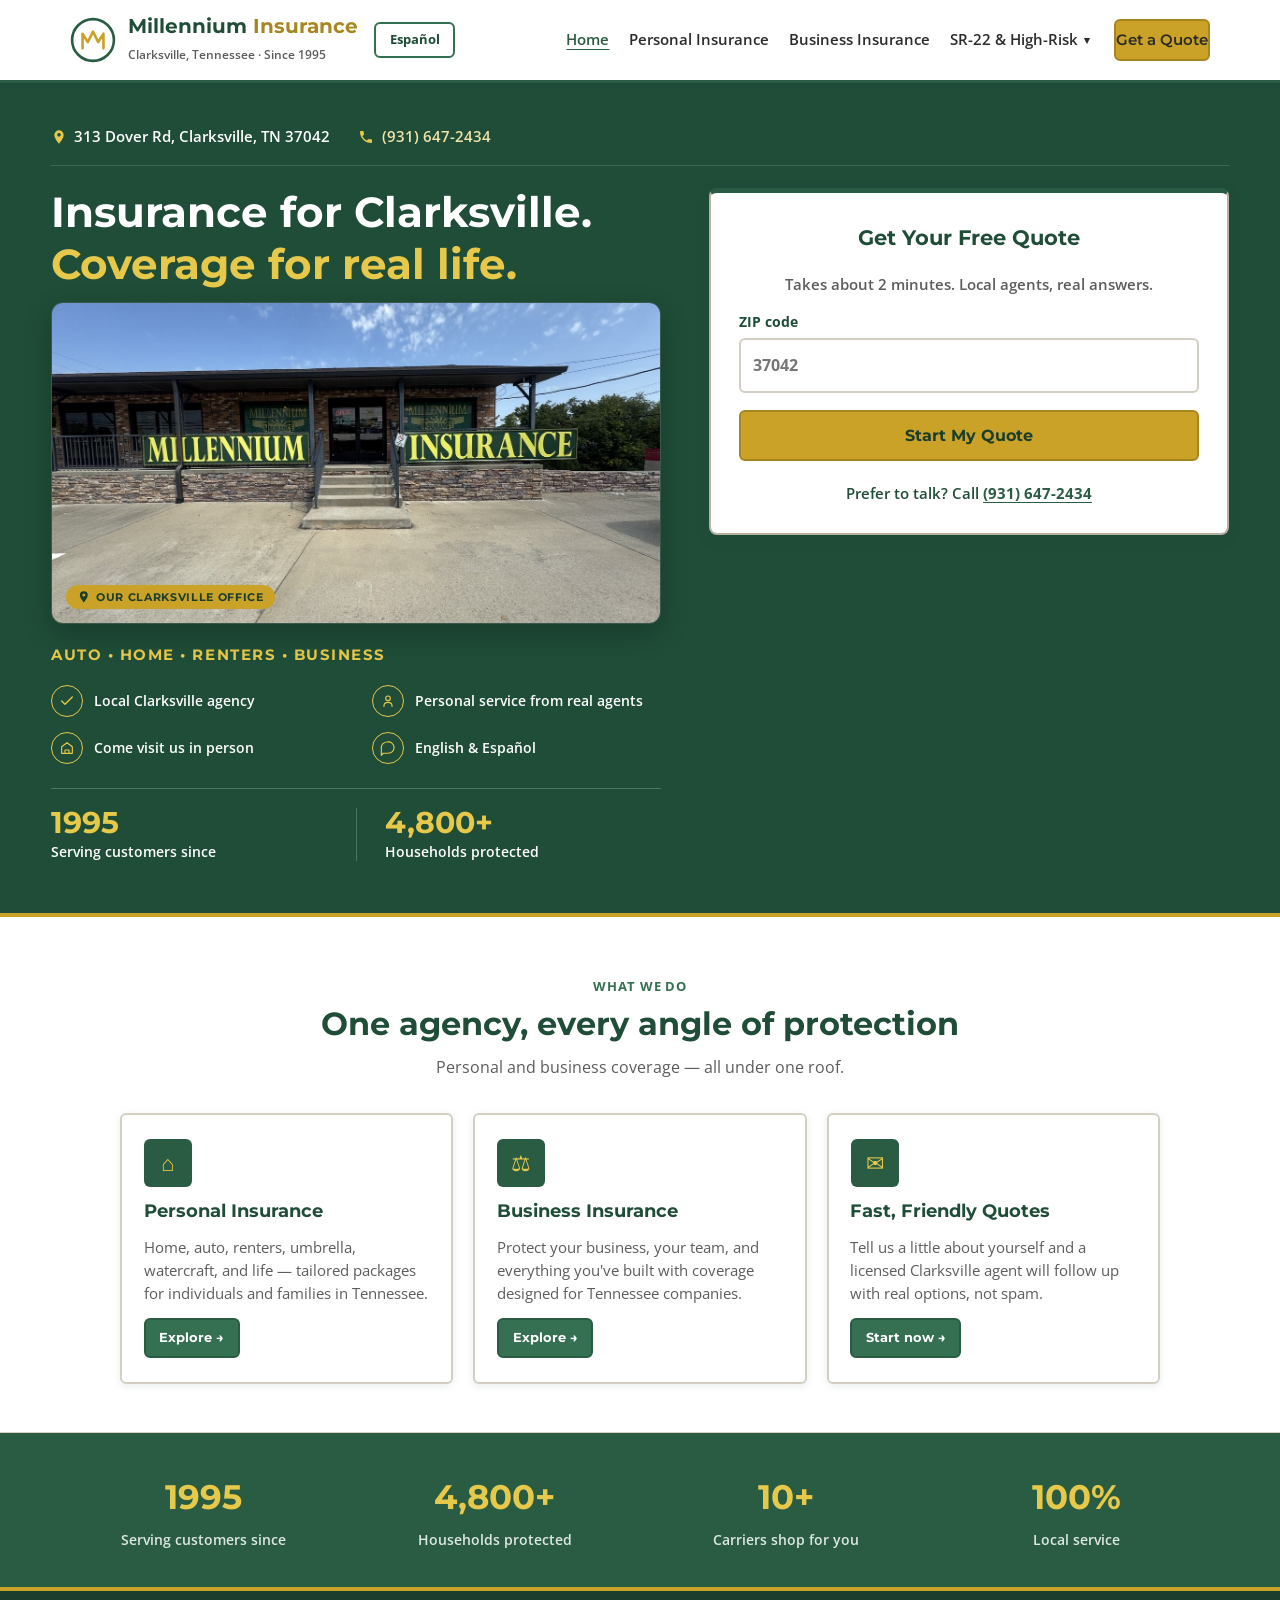
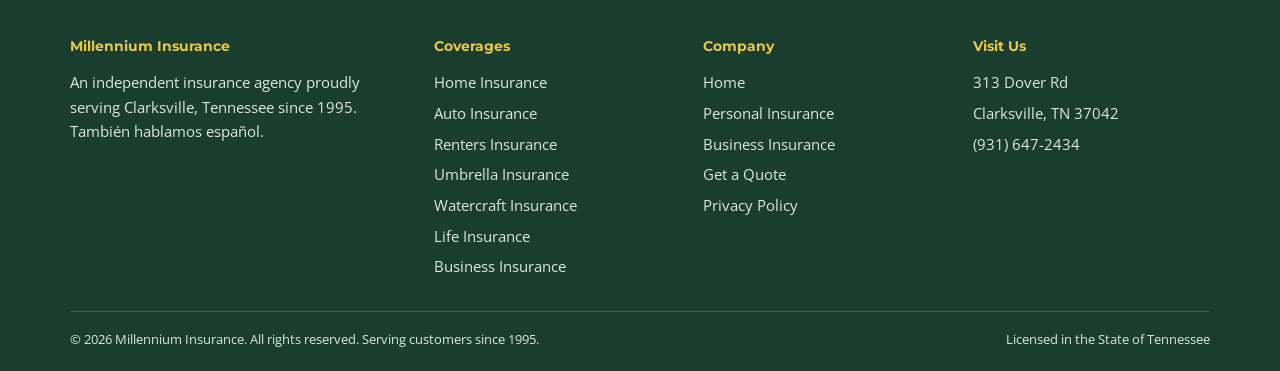
==== commit 93cd5759: "Add a guided auto quote flow that saves leads to Formspree. Customers start with a ZIP code and answ" ====
--- a/index.html
+++ b/index.html
@@ -18,7 +18,7 @@
   <script defer src="/_vercel/insights/script.js"></script>
   <!-- End Vercel Web Analytics -->
   <meta charset="UTF-8" />
-  <meta name="viewport" content="width=device-width, initial-scale=1.0" />
+  <meta name="viewport" content="width=device-width, initial-scale=1.0, viewport-fit=cover" />
   <title>Millennium Insurance | Independent Insurance Agency in Clarksville, TN</title>
   <meta name="description" content="Millennium Insurance has served Clarksville, Tennessee since 1995 with home, auto, renters, umbrella, watercraft, life, and commercial insurance. También hablamos español." />
   <link rel="icon" href="favicon.ico" sizes="48x48" />
@@ -133,34 +133,17 @@
           <div><strong data-i18n="stats.3n">4,800+</strong> <span data-i18n="stats.3l">Households protected</span></div>
         </div>
       </div>
-      <form class="quote-form landing-quote-form" id="quoteForm" action="https://formspree.io/f/xykqaeor" method="POST">
-        <h3 data-i18n="form.title">Request an Insurance Quote</h3>
-        <div class="form-row">
-          <label><span data-i18n="form.first">First name</span> <input type="text" name="firstName" required autocomplete="given-name" /></label>
-          <label><span data-i18n="form.last">Last name</span> <input type="text" name="lastName" required autocomplete="family-name" /></label>
-        </div>
-        <label><span data-i18n="form.phone">Phone</span> <input type="tel" name="phone" required autocomplete="tel" /></label>
-        <label><span data-i18n="form.zip">ZIP code</span> <input type="text" name="zip" inputmode="numeric" placeholder="37042" /></label>
-        <label><span data-i18n="form.coverage">What would you like a quote for?</span>
-          <select name="coverage">
-            <option data-i18n="opt.auto">Auto Insurance</option>
-            <option data-i18n="opt.home">Home Insurance</option>
-            <option data-i18n="opt.renters">Renters Insurance</option>
-            <option data-i18n="opt.umbrella">Umbrella Insurance</option>
-            <option data-i18n="opt.watercraft">Watercraft Insurance</option>
-            <option data-i18n="opt.life">Life Insurance</option>
-            <option data-i18n="opt.business">Business Insurance</option>
-          </select>
+      <form class="quote-form landing-quote-form quote-start" action="quote.html" method="get" novalidate>
+        <h3 data-i18n="start.title">Get Your Free Quote</h3>
+        <p class="start-sub" data-i18n="start.sub">Takes about 2 minutes. Local agents, real answers.</p>
+        <label>
+          <span data-i18n="form.zip">ZIP code</span>
+          <input type="text" name="zip" inputmode="numeric" autocomplete="postal-code" maxlength="5" placeholder="37042" aria-describedby="startError" />
         </label>
-        <label><span data-i18n="form.notes">Anything we should know?</span> <textarea name="notes" rows="3"></textarea></label>
-        <input type="hidden" name="_subject" value="New homepage quote request — Millennium Insurance website" />
-        <button class="btn btn-gold btn-block" type="submit" data-i18n="form.submit">Send My Request</button>
-        <p class="sms-consent" data-i18n="cta.smsConsent">By providing your phone number and clicking submit, you agree to receive non-marketing and marketing text messages from Millennium Insurance, including automated communications. Consent is not a condition of any purchase. Msg &amp; data rates may apply. Msg frequency varies. Reply STOP to opt out, HELP for help. View our <a href="privacy-policy.html">Privacy Policy</a> for details.</p>
-        <p class="form-status" id="formStatus" role="status" hidden></p>
-        <p class="form-note" data-i18n="form.note">We'll only use your information to respond to your request.</p>
-        <p class="landing-phone-cta" data-i18n="landing.phoneCta">
-          Need a quote ASAP? Call <a href="tel:9316472434">(931) 647-2434</a>
-        </p>
+        <input type="hidden" name="type" value="auto" />
+        <p class="form-status is-error start-error" id="startError" role="alert" hidden></p>
+        <button class="btn btn-gold btn-block" type="submit" data-i18n="start.cta">Start My Quote</button>
+        <p class="landing-phone-cta" data-i18n="start.talk">Prefer to talk? Call <a href="tel:9316472434">(931) 647-2434</a></p>
       </form>
       </div>
     </div>
--- a/css/styles.css
+++ b/css/styles.css
@@ -907,7 +907,8 @@
 }
 .quote-form input, .quote-form select, .quote-form textarea {
   font: inherit;
-  padding: 0.65rem 0.75rem;
+  font-size: 16px;
+  padding: 0.75rem 0.75rem;
   border: 2px solid var(--border);
   border-radius: var(--radius);
   background: var(--white);
@@ -1238,3 +1239,424 @@
   .brand-group { gap: 0.65rem; }
   .lang-btn { font-size: 0.75rem; padding: 0.3rem 0.65rem; }
 }
+
+/* ---------- Quote starter + multi-step flow ---------- */
+.quote-start h3,
+.start-sub { text-align: center; }
+.start-sub {
+  color: var(--ink-muted);
+  font-size: 0.95rem;
+  font-weight: 600;
+}
+.quote-form fieldset {
+  border: 0;
+  margin: 0;
+  padding: 0;
+  min-inline-size: 0;
+  display: grid;
+  gap: 0.45rem;
+}
+.quote-form legend {
+  font-size: 0.85rem;
+  font-weight: 700;
+  color: var(--green-900);
+  padding: 0;
+}
+.tap-buttons {
+  display: grid;
+  grid-template-columns: 1fr 1fr;
+  gap: 0.55rem;
+}
+.tap {
+  position: relative;
+  display: flex;
+  align-items: center;
+  justify-content: center;
+  min-height: 48px;
+  padding: 0.7rem 0.55rem;
+  border: 2px solid var(--border-dark);
+  border-radius: var(--radius);
+  background: var(--white);
+  color: var(--green-900);
+  font-weight: 700;
+  font-size: 0.95rem;
+  line-height: 1.2;
+  text-align: center;
+  cursor: pointer;
+}
+.quote-form label.tap { display: flex; gap: 0; }
+button.tap {
+  font-family: inherit;
+  width: 100%;
+}
+.tap span { pointer-events: none; }
+.quote-form .tap input {
+  position: absolute;
+  opacity: 0;
+  inset: 0;
+  width: 100%;
+  height: 100%;
+  margin: 0;
+  padding: 0;
+  border: 0;
+  box-shadow: none;
+  cursor: pointer;
+}
+.quote-form .tap input:focus {
+  border: 0;
+  box-shadow: none;
+}
+.tap:focus-within,
+.tap:focus-visible {
+  outline: 3px solid var(--gold-500);
+  outline-offset: 2px;
+}
+.tap:hover { border-color: var(--green-700); }
+.tap:has(input:checked),
+.tap.is-selected {
+  background: var(--green-800);
+  border-color: var(--green-900);
+  color: var(--white);
+}
+.quote-flow-wrap {
+  width: min(720px, 100%);
+  margin: 0 auto;
+  overflow-x: clip;
+}
+.quote-flow { scroll-margin-top: 5.5rem; }
+.progress-label {
+  font-size: 0.92rem;
+  font-weight: 700;
+  color: var(--green-700);
+  scroll-margin-top: 5.5rem;
+}
+.progress {
+  height: 8px;
+  background: var(--cream-dim);
+  border-radius: 99px;
+  overflow: hidden;
+}
+.progress-fill {
+  height: 100%;
+  width: 0;
+  background: var(--gold-500);
+  transition: width 0.4s ease;
+}
+.q-step {
+  display: grid;
+  gap: 0.9rem;
+}
+.q-step h2,
+.q-step h3 {
+  font-family: var(--font-head);
+  color: var(--green-900);
+  font-weight: 700;
+  line-height: 1.25;
+}
+.q-step h2 { font-size: 1.35rem; }
+.q-step h2:focus { outline: none; }
+.q-step h2:focus-visible {
+  outline: 3px solid var(--gold-500);
+  outline-offset: 3px;
+}
+.vehicle-head {
+  display: flex;
+  align-items: center;
+  justify-content: space-between;
+  gap: 0.75rem;
+}
+.vehicle-head h3 { font-size: 1.05rem; }
+.vehicle-block + .vehicle-block {
+  border-top: 1px solid var(--border);
+  padding-top: 0.35rem;
+}
+.link-btn {
+  background: none;
+  border: 0;
+  padding: 0.25rem 0;
+  color: var(--green-800);
+  font: inherit;
+  font-weight: 700;
+  text-decoration: underline;
+  text-underline-offset: 3px;
+  cursor: pointer;
+}
+.q-note {
+  background: var(--cream);
+  border-left: 4px solid var(--green-700);
+  border-radius: var(--radius);
+  padding: 0.75rem 0.9rem;
+  color: var(--ink);
+  font-weight: 600;
+}
+.opt { font-weight: 600; color: var(--ink-muted); }
+.q-actions {
+  display: flex;
+  gap: 0.75rem;
+}
+.q-actions .btn-gold { flex: 1; }
+.q-actions .btn-outline { min-width: 6.5rem; }
+.btn:disabled { opacity: 0.72; cursor: progress; }
+.btn:focus-visible {
+  outline: 3px solid var(--green-800);
+  outline-offset: 2px;
+}
+.btn-spinner {
+  width: 1rem;
+  height: 1rem;
+  border: 2px solid currentColor;
+  border-right-color: transparent;
+  border-radius: 50%;
+  display: inline-block;
+  vertical-align: -2px;
+  margin-right: 0.45rem;
+  animation: quote-spin 0.7s linear infinite;
+}
+@keyframes quote-spin { to { transform: rotate(360deg); } }
+.hp {
+  position: absolute;
+  left: -10000px;
+  width: 1px;
+  height: 1px;
+  overflow: hidden;
+}
+.thanks-wrap {
+  max-width: 640px;
+  margin: 0 auto;
+  text-align: center;
+}
+.thanks-wrap p {
+  font-size: 1.08rem;
+  color: var(--ink);
+  margin-bottom: 1.5rem;
+}
+.thanks-wrap a {
+  color: var(--green-800);
+  font-weight: 700;
+}
+@media (min-width: 560px) {
+  .tap-makes,
+  .tap-months { grid-template-columns: repeat(3, minmax(0, 1fr)); }
+}
+@media (max-width: 640px) {
+  .q-actions { flex-direction: column-reverse; }
+  .q-actions .btn { width: 100%; }
+}
+@media (prefers-reduced-motion: reduce) {
+  .btn-spinner { animation: none; }
+  .progress-fill { transition: none; }
+}
+
+.q-question {
+  font-family: var(--font-head);
+  color: var(--green-900);
+  font-size: 1.55rem;
+  font-weight: 700;
+  line-height: 1.2;
+  margin: 0;
+}
+.q-question:focus { outline: none; }
+.q-question:focus-visible {
+  outline: 3px solid var(--gold-500);
+  outline-offset: 3px;
+}
+.q-context {
+  display: flex;
+  align-items: center;
+  gap: 0.4rem;
+  margin: 0;
+  color: var(--ink-muted);
+  font-size: 0.85rem;
+  font-weight: 700;
+}
+.q-context img {
+  width: 22px;
+  height: 22px;
+  object-fit: contain;
+}
+.q-help {
+  margin: 0;
+  color: var(--ink-muted);
+  font-size: 0.92rem;
+  font-weight: 600;
+}
+.search-pill {
+  display: flex;
+  align-items: center;
+  gap: 0.45rem;
+  border: 2px solid var(--border);
+  border-radius: 999px;
+  background: var(--white);
+  padding: 0.1rem 0.9rem;
+  color: var(--ink-muted);
+}
+.quote-form label.search-pill { display: flex; }
+.search-pill:focus-within {
+  border-color: var(--green-700);
+  box-shadow: 0 0 0 3px rgba(53, 112, 82, 0.15);
+}
+.search-icon { width: 1.15rem; height: 1.15rem; flex: 0 0 auto; }
+.quote-form .search-pill input {
+  border: 0;
+  box-shadow: none;
+  padding: 0.75rem 0;
+  background: transparent;
+  min-width: 0;
+  font-size: 16px;
+}
+.quote-form .search-pill input:focus { border: 0; box-shadow: none; }
+.bubbles {
+  display: grid;
+  grid-template-columns: 1fr 1fr;
+  gap: 0.6rem;
+}
+.bubbles-choice { grid-template-columns: 1fr; }
+.bubbles-years { grid-template-columns: repeat(3, minmax(0, 1fr)); }
+.bubbles-logos { grid-template-columns: 1fr 1fr; }
+.bubble {
+  position: relative;
+  display: flex;
+  align-items: center;
+  justify-content: center;
+  gap: 0.45rem;
+  min-height: 52px;
+  padding: 0.55rem 0.75rem;
+  border: 2px solid var(--border-dark);
+  border-radius: 999px;
+  background: var(--white);
+  color: var(--green-900);
+  font-weight: 700;
+  font-size: 0.95rem;
+  line-height: 1.15;
+  text-align: center;
+  cursor: pointer;
+  box-shadow: 0 1px 2px rgba(20, 40, 30, 0.06);
+}
+.quote-form label.bubble { display: flex; gap: 0.45rem; }
+.bubble-logo {
+  justify-content: flex-start;
+  text-align: left;
+  min-height: 58px;
+  padding: 0.4rem 0.7rem;
+  font-size: 0.84rem;
+}
+.bubble-logo span {
+  min-width: 0;
+  overflow-wrap: break-word;
+}
+.bubble img {
+  width: 34px;
+  height: 34px;
+  object-fit: contain;
+  flex: 0 0 auto;
+}
+.bubble span { pointer-events: none; }
+.bubble input {
+  position: absolute;
+  opacity: 0;
+  inset: 0;
+  width: 100%;
+  height: 100%;
+  margin: 0;
+  cursor: pointer;
+}
+.bubble:focus-within,
+.bubble:focus-visible {
+  outline: 3px solid var(--gold-500);
+  outline-offset: 2px;
+}
+.bubble:hover { border-color: var(--green-700); }
+.bubble:has(input:checked),
+.bubble.is-selected {
+  border-color: var(--green-800);
+  box-shadow: 0 0 0 2px var(--green-800);
+}
+.bubbles-choice .bubble:has(input:checked),
+.bubbles-choice .bubble.is-selected {
+  background: var(--green-800);
+  border-color: var(--green-900);
+  color: var(--white);
+  box-shadow: none;
+}
+.q-empty {
+  margin: 0;
+  color: var(--ink-muted);
+  font-weight: 600;
+}
+.dob-fields {
+  display: grid;
+  grid-template-columns: 1fr 1fr 1.4fr;
+  gap: 0.6rem;
+}
+.field-label {
+  margin: 0;
+  font-size: 0.85rem;
+  font-weight: 700;
+  color: var(--green-900);
+}
+.driver-card {
+  display: grid;
+  gap: 0.75rem;
+  padding: 0.15rem 0 0.35rem;
+}
+.driver-card + .driver-card {
+  border-top: 1px solid var(--border);
+  padding-top: 0.9rem;
+}
+.driver-card h3 {
+  font-family: var(--font-head);
+  font-size: 1.05rem;
+  color: var(--green-900);
+  margin: 0;
+}
+.more-drivers { margin-top: 0.25rem; }
+.sr-only {
+  position: absolute;
+  width: 1px;
+  height: 1px;
+  padding: 0;
+  margin: -1px;
+  overflow: hidden;
+  clip: rect(0, 0, 0, 0);
+  white-space: nowrap;
+  border: 0;
+}
+@media (min-width: 720px) {
+  .bubbles-logos { grid-template-columns: repeat(3, minmax(0, 1fr)); }
+}
+
+@media (max-width: 640px) {
+  .page-hero:has(+ #quote) {
+    padding: 1.15rem 0 1rem;
+  }
+  .page-hero:has(+ #quote) h1 { font-size: 1.45rem; }
+  .page-hero:has(+ #quote) p {
+    margin-top: 0.35rem;
+    font-size: 0.95rem;
+  }
+  #quote { padding: 1rem 0 1.15rem; }
+  .quote-flow { padding: 1.1rem 0.85rem 0.85rem; }
+  .q-question { font-size: 1.35rem; }
+  .bubble,
+  .quote-start .btn,
+  .q-actions .btn {
+    min-height: 52px;
+    touch-action: manipulation;
+  }
+  .quote-flow .q-actions {
+    position: sticky;
+    bottom: 0;
+    z-index: 4;
+    margin: 0.2rem -0.85rem -0.35rem;
+    padding: 0.7rem 0.85rem calc(0.7rem + env(safe-area-inset-bottom));
+    background: var(--white);
+    border-top: 1px solid var(--border);
+    box-shadow: 0 -8px 18px rgba(31, 77, 56, 0.08);
+  }
+  .site-header { padding-top: env(safe-area-inset-top); }
+  .lang-btn,
+  .nav-toggle {
+    min-height: 44px;
+    min-width: 44px;
+  }
+}
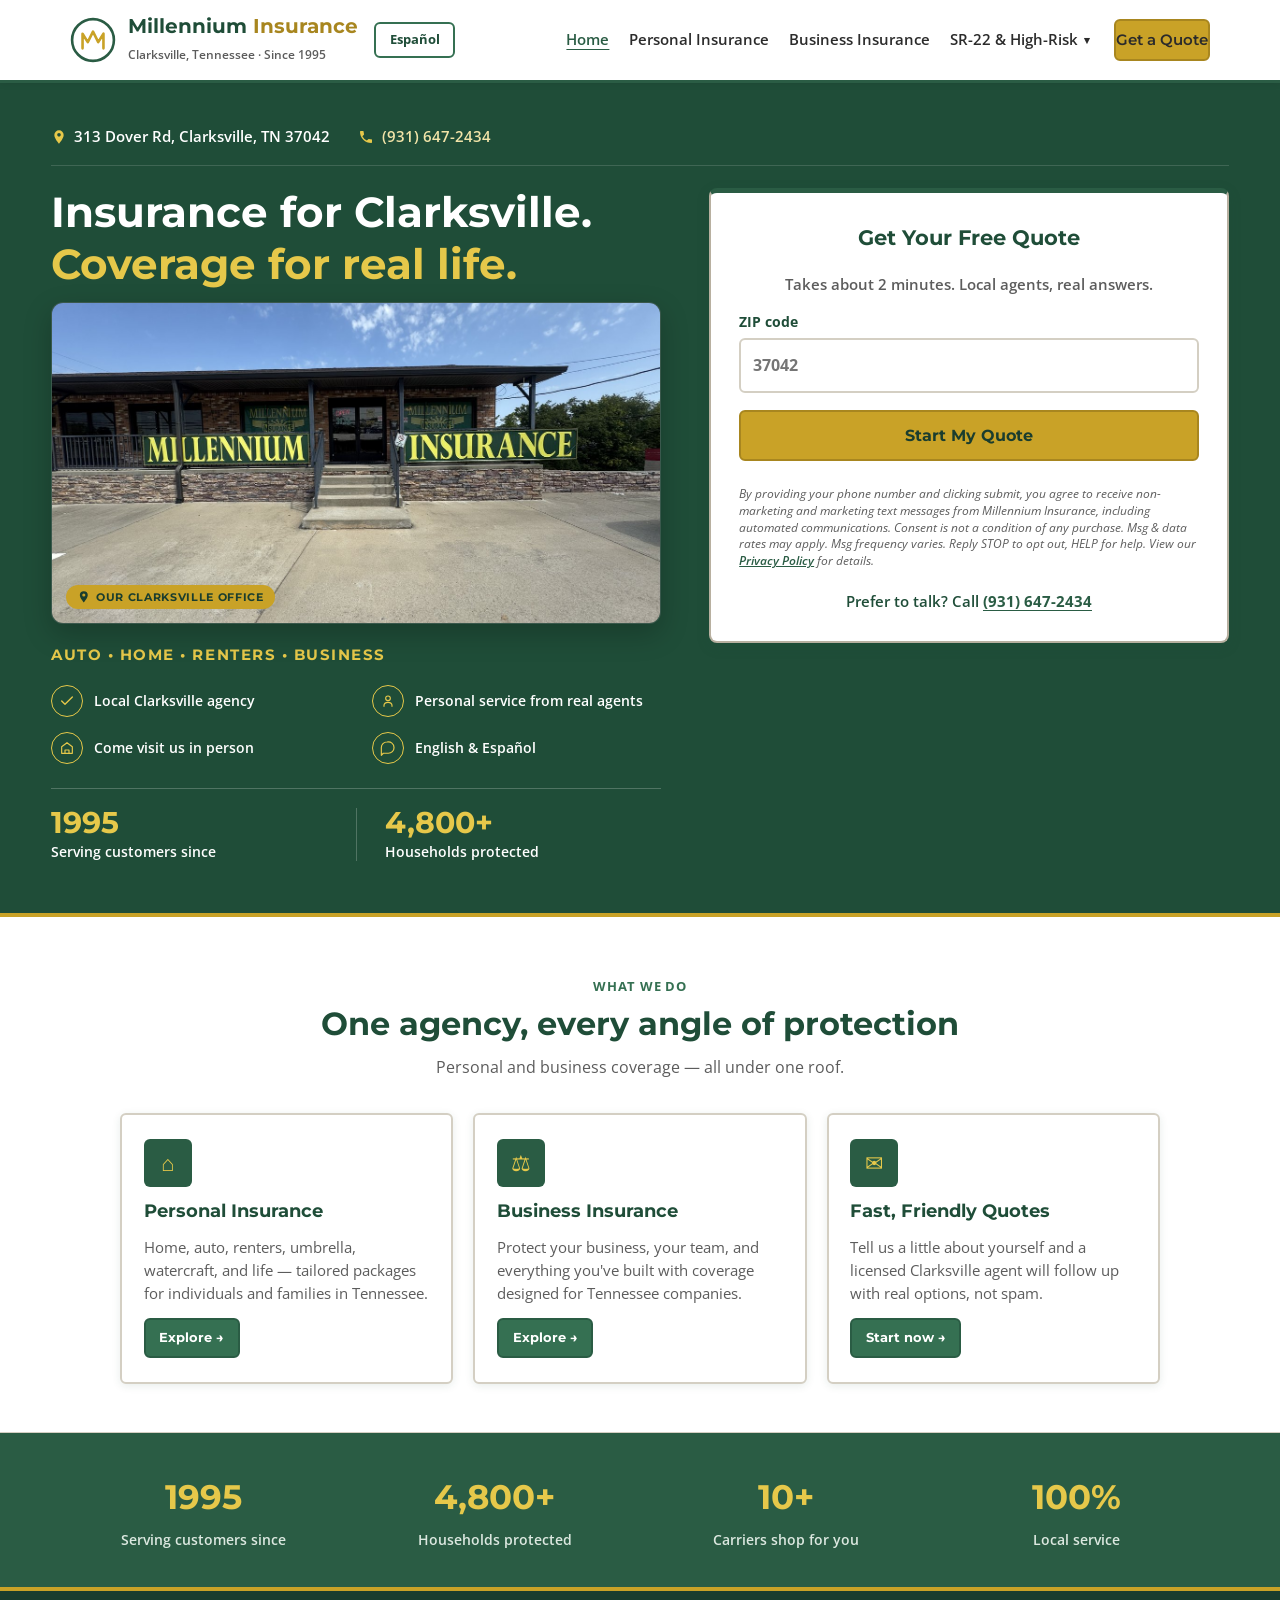
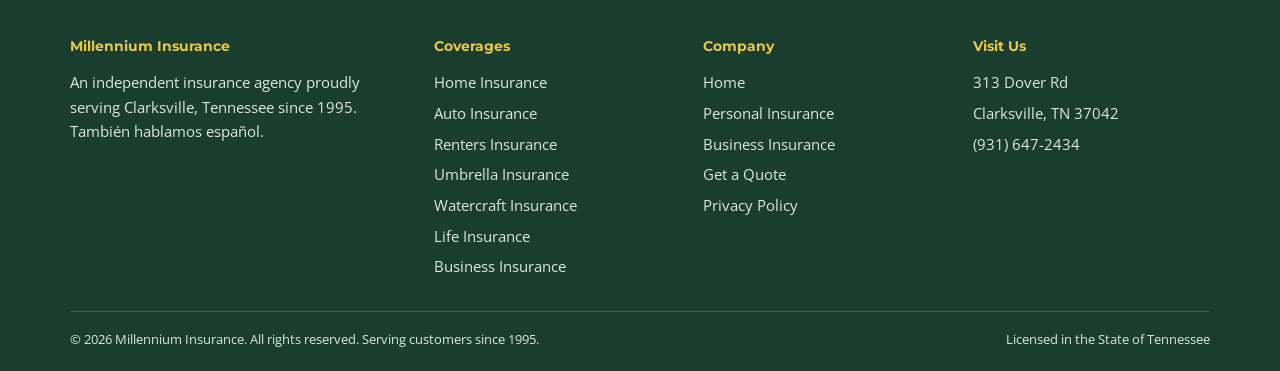
==== commit f158ec83: "Let browser Back return to the previous quote question and show text consent under Start My Quote. C" ====
--- a/index.html
+++ b/index.html
@@ -143,6 +143,7 @@
         <input type="hidden" name="type" value="auto" />
         <p class="form-status is-error start-error" id="startError" role="alert" hidden></p>
         <button class="btn btn-gold btn-block" type="submit" data-i18n="start.cta">Start My Quote</button>
+        <p class="sms-consent" data-i18n="cta.smsConsent">By providing your phone number and clicking submit, you agree to receive non-marketing and marketing text messages from Millennium Insurance, including automated communications. Consent is not a condition of any purchase. Msg &amp; data rates may apply. Msg frequency varies. Reply STOP to opt out, HELP for help. View our <a href="privacy-policy.html">Privacy Policy</a> for details.</p>
         <p class="landing-phone-cta" data-i18n="start.talk">Prefer to talk? Call <a href="tel:9316472434">(931) 647-2434</a></p>
       </form>
       </div>
--- a/css/styles.css
+++ b/css/styles.css
@@ -1392,10 +1392,22 @@
 .opt { font-weight: 600; color: var(--ink-muted); }
 .q-actions {
   display: flex;
-  gap: 0.75rem;
-}
-.q-actions .btn-gold { flex: 1; }
-.q-actions .btn-outline { min-width: 6.5rem; }
+  justify-content: flex-end;
+  margin-top: 0.35rem;
+}
+.q-actions .btn {
+  display: inline-flex;
+  align-items: center;
+  justify-content: center;
+  gap: 0.45rem;
+  min-height: 52px;
+  padding: 0.85rem 1.7rem;
+  border: 0;
+  border-radius: 999px;
+  font-size: 1.05rem;
+}
+.q-actions .btn-gold { flex: 0 0 auto; }
+.q-next-arrow { font-size: 1.15rem; line-height: 1; }
 .btn:disabled { opacity: 0.72; cursor: progress; }
 .btn:focus-visible {
   outline: 3px solid var(--green-800);
@@ -1439,8 +1451,25 @@
   .tap-months { grid-template-columns: repeat(3, minmax(0, 1fr)); }
 }
 @media (max-width: 640px) {
-  .q-actions { flex-direction: column-reverse; }
+  body:has(#quoteFlow) {
+    padding-bottom: calc(5.4rem + env(safe-area-inset-bottom));
+  }
+  .quote-flow {
+    padding-bottom: calc(1rem + env(safe-area-inset-bottom));
+  }
+  .q-actions {
+    position: fixed;
+    left: 0;
+    right: 0;
+    bottom: 0;
+    z-index: 30;
+    margin: 0;
+    padding: 0.75rem 1rem calc(0.75rem + env(safe-area-inset-bottom));
+    background: var(--cream);
+    justify-content: stretch;
+  }
   .q-actions .btn { width: 100%; }
+  .q-next-arrow { display: none; }
 }
 @media (prefers-reduced-motion: reduce) {
   .btn-spinner { animation: none; }
@@ -1587,6 +1616,13 @@
   display: grid;
   grid-template-columns: 1fr 1fr 1.4fr;
   gap: 0.6rem;
+}
+.quote-form input[type="date"] {
+  display: block;
+  width: 100%;
+  max-width: 100%;
+  min-width: 0;
+  min-height: 52px;
 }
 .field-label {
   margin: 0;
@@ -1634,8 +1670,11 @@
     margin-top: 0.35rem;
     font-size: 0.95rem;
   }
-  #quote { padding: 1rem 0 1.15rem; }
-  .quote-flow { padding: 1.1rem 0.85rem 0.85rem; }
+  #quote {
+    min-height: calc(100dvh - 11rem);
+    padding: 1rem 0 calc(5.6rem + env(safe-area-inset-bottom));
+  }
+  .quote-flow { padding: 1.1rem 0.85rem calc(5.4rem + env(safe-area-inset-bottom)); }
   .q-question { font-size: 1.35rem; }
   .bubble,
   .quote-start .btn,
@@ -1643,16 +1682,6 @@
     min-height: 52px;
     touch-action: manipulation;
   }
-  .quote-flow .q-actions {
-    position: sticky;
-    bottom: 0;
-    z-index: 4;
-    margin: 0.2rem -0.85rem -0.35rem;
-    padding: 0.7rem 0.85rem calc(0.7rem + env(safe-area-inset-bottom));
-    background: var(--white);
-    border-top: 1px solid var(--border);
-    box-shadow: 0 -8px 18px rgba(31, 77, 56, 0.08);
-  }
   .site-header { padding-top: env(safe-area-inset-top); }
   .lang-btn,
   .nav-toggle {
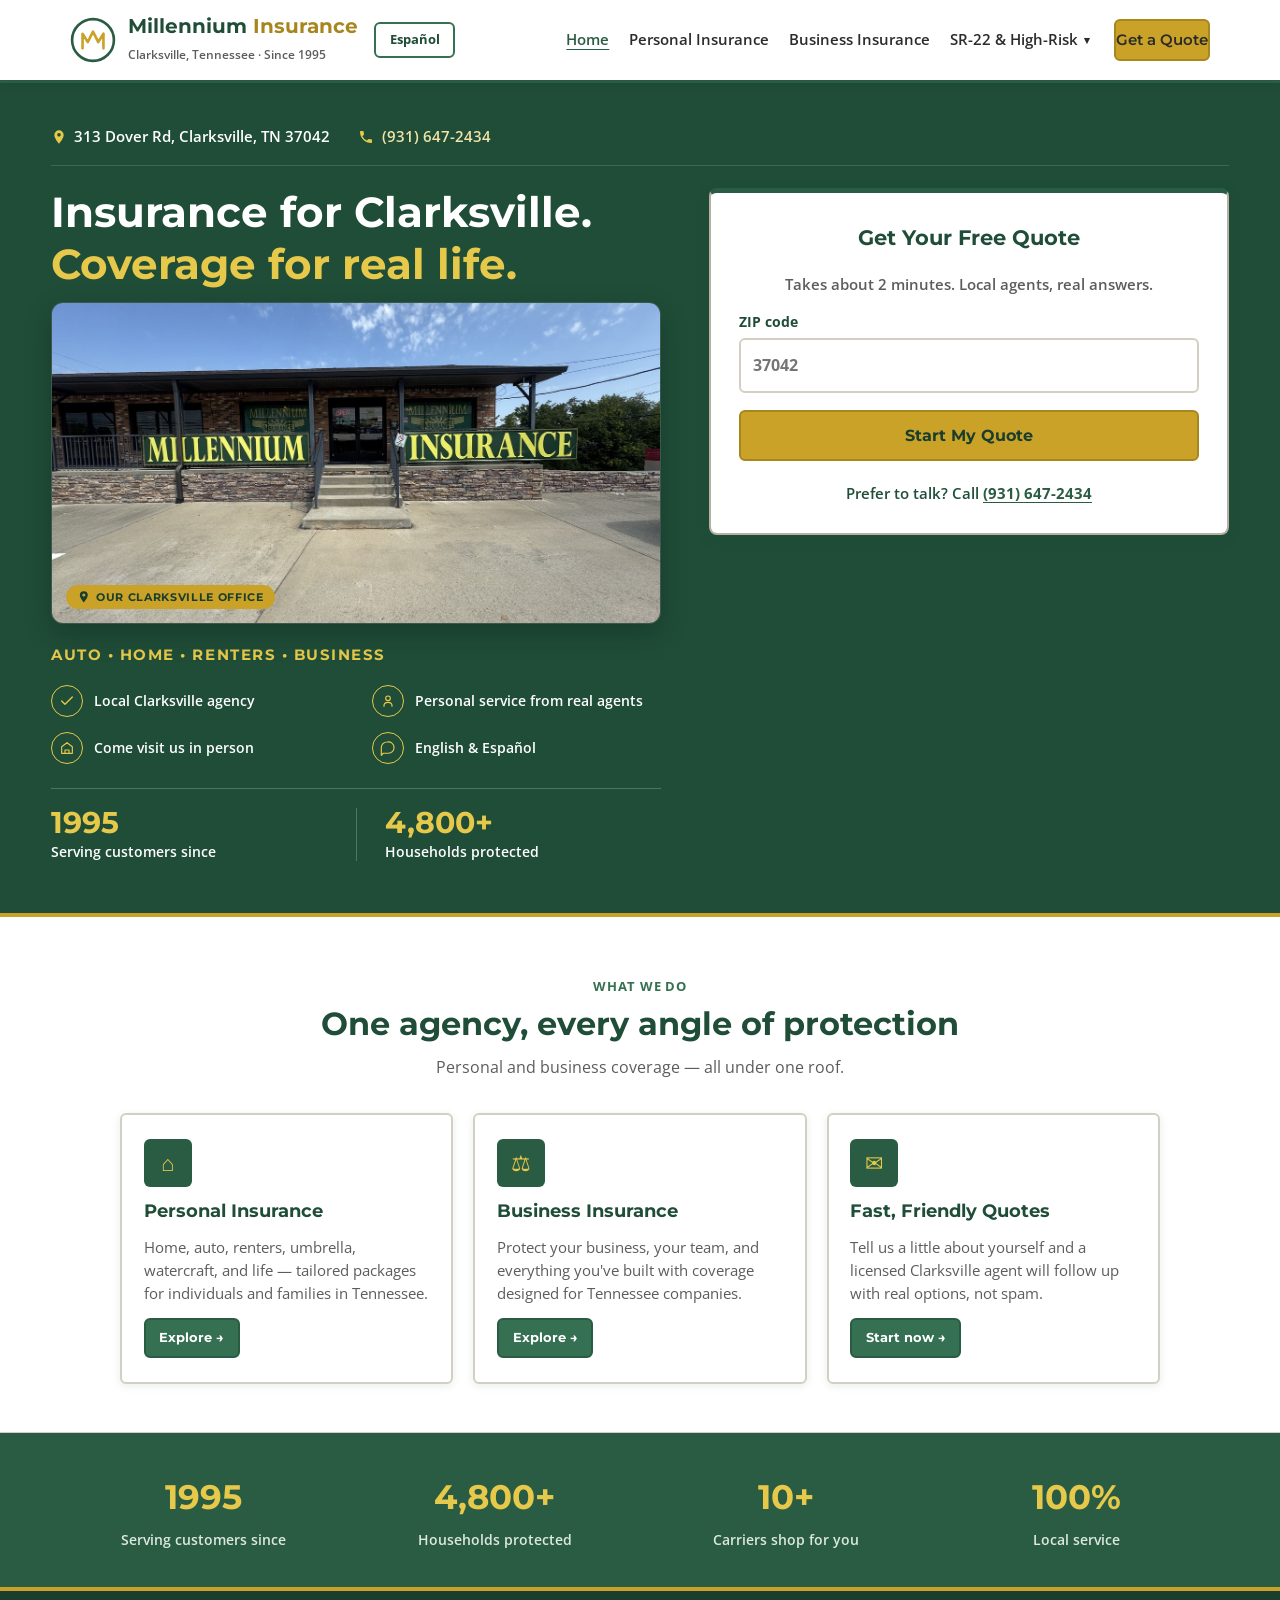
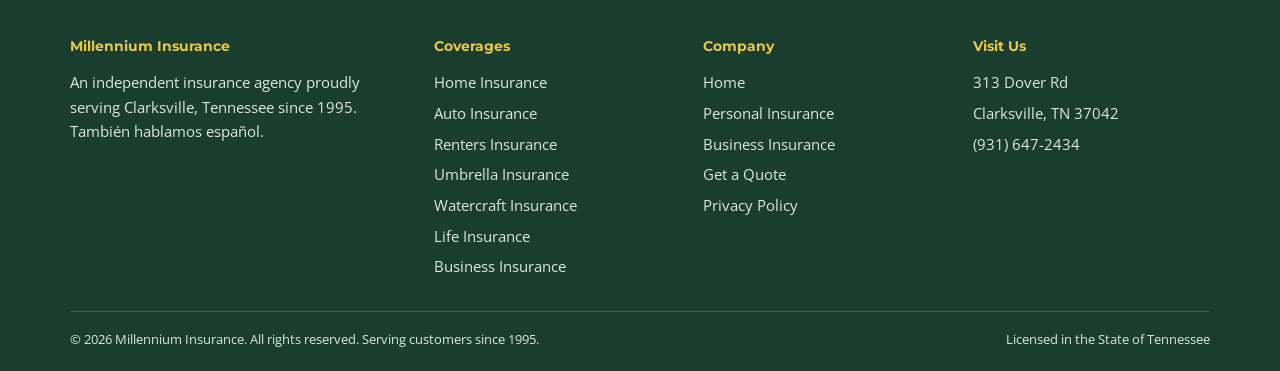
==== commit a6fb8f23: "Show the text consent only where a phone number is collected. Co-authored-by: Cursor <cursoragent@cu" ====
--- a/index.html
+++ b/index.html
@@ -143,7 +143,6 @@
         <input type="hidden" name="type" value="auto" />
         <p class="form-status is-error start-error" id="startError" role="alert" hidden></p>
         <button class="btn btn-gold btn-block" type="submit" data-i18n="start.cta">Start My Quote</button>
-        <p class="sms-consent" data-i18n="cta.smsConsent">By providing your phone number and clicking submit, you agree to receive non-marketing and marketing text messages from Millennium Insurance, including automated communications. Consent is not a condition of any purchase. Msg &amp; data rates may apply. Msg frequency varies. Reply STOP to opt out, HELP for help. View our <a href="privacy-policy.html">Privacy Policy</a> for details.</p>
         <p class="landing-phone-cta" data-i18n="start.talk">Prefer to talk? Call <a href="tel:9316472434">(931) 647-2434</a></p>
       </form>
       </div>
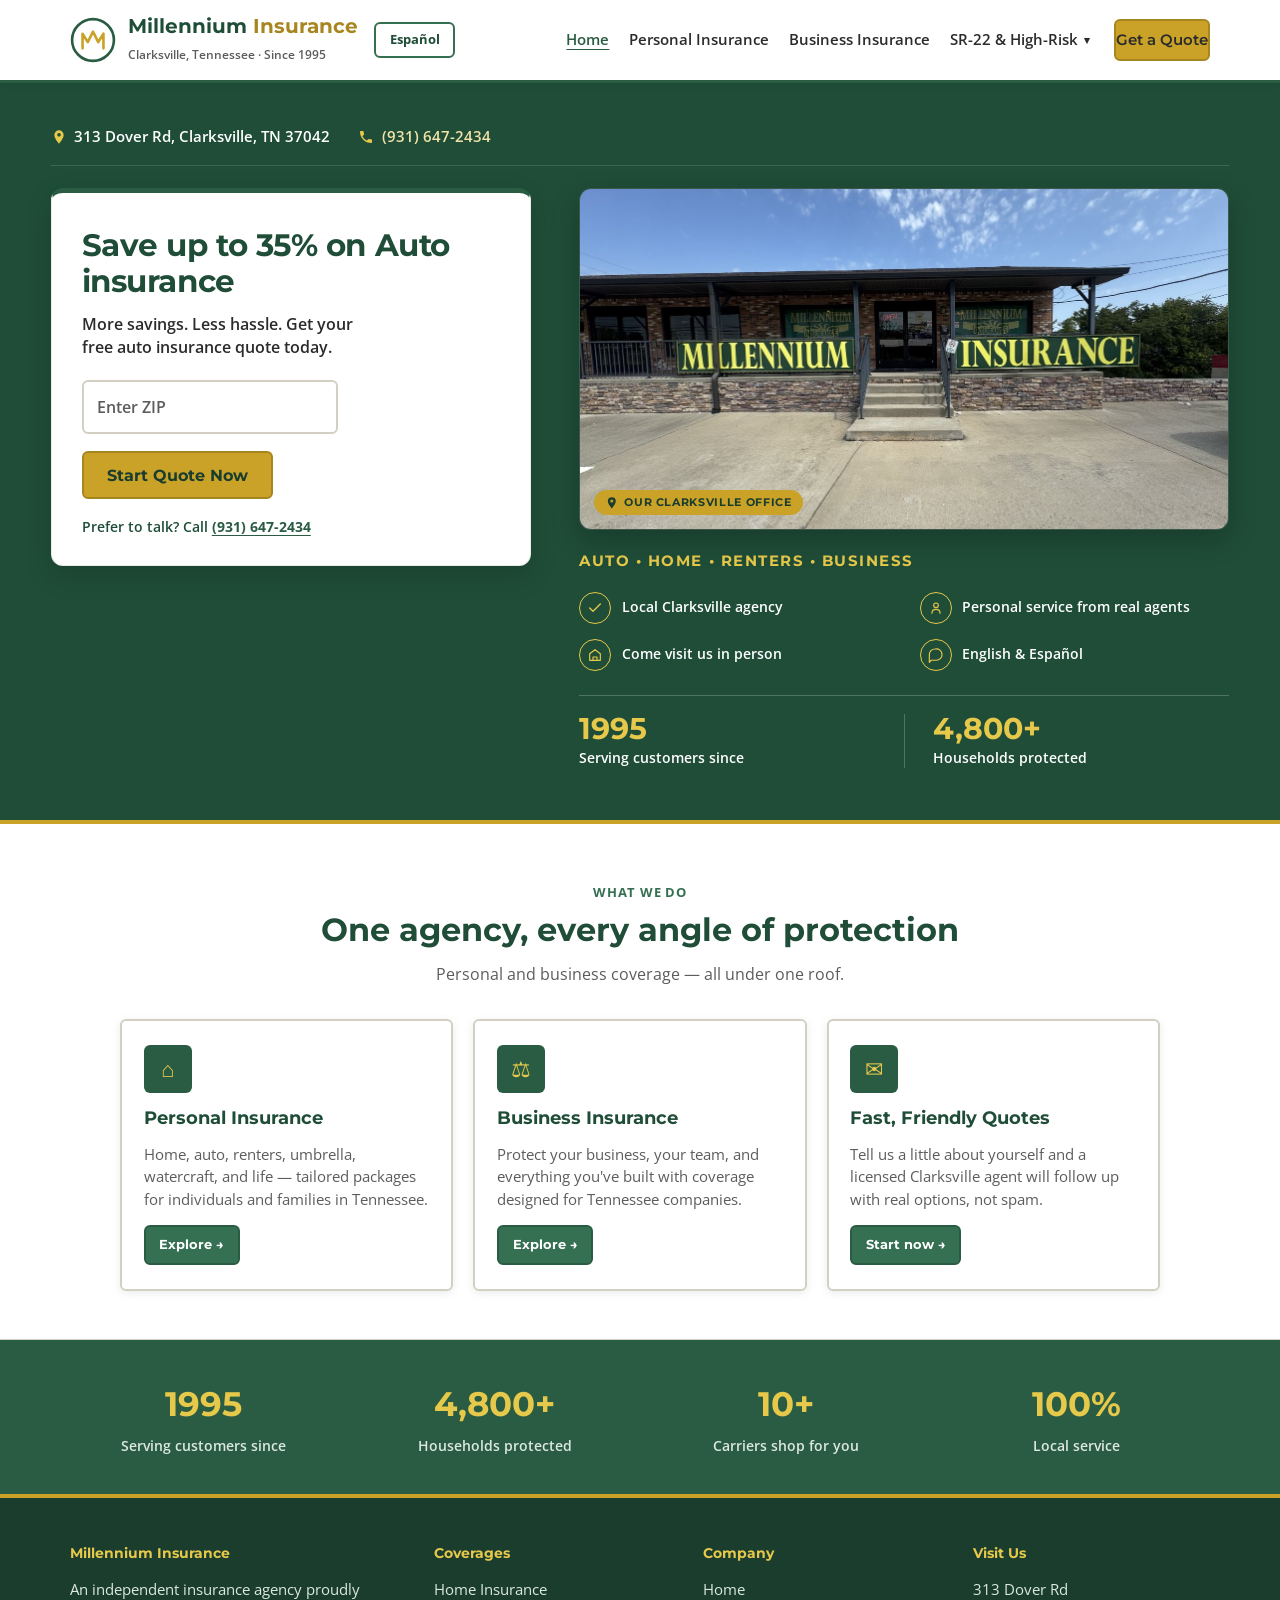
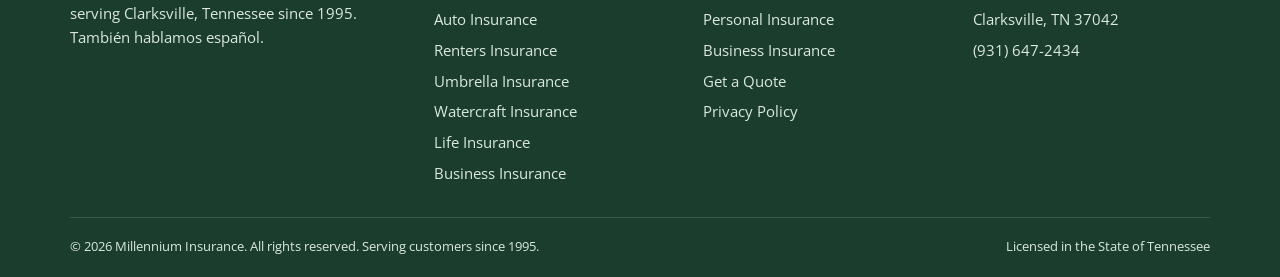
==== commit 115a7364: "Put the quote card beside the Clarksville office photo on the homepage. Co-authored-by: Cursor <curs" ====
--- a/index.html
+++ b/index.html
@@ -82,69 +82,64 @@
         </a>
       </div>
       <div class="landing-hero-grid">
-      <div class="landing-hero-copy">
-        <h1 class="landing-headline">
-          <span class="landing-headline-line" data-i18n="landing.headline1">Insurance for Clarksville.</span>
-          <span class="landing-headline-line landing-headline-gold" data-i18n="landing.headline2">Coverage for real life.</span>
-        </h1>
-        <figure class="landing-photo-card">
-          <img
-            class="landing-office-photo"
-            src="images/millennium-office.jpg"
-            alt="Millennium Insurance office at 313 Dover Rd, Clarksville, Tennessee"
-            width="1300"
-            height="975"
-            loading="eager"
-          />
-          <figcaption class="landing-photo-label">
-            <svg viewBox="0 0 24 24" aria-hidden="true"><path d="M12 2a7 7 0 0 0-7 7c0 5.25 7 13 7 13s7-7.75 7-13a7 7 0 0 0-7-7zm0 9.5A2.5 2.5 0 1 1 12 6a2.5 2.5 0 0 1 0 5.5z" fill="currentColor"/></svg>
-            <span data-i18n="landing.officeLabel">OUR CLARKSVILLE OFFICE</span>
-          </figcaption>
-        </figure>
-        <p class="landing-coverage-line" data-i18n="landing.coverageLine">Auto &bull; Home &bull; Renters &bull; Business</p>
-        <ul class="landing-benefits">
-          <li>
-            <span class="landing-benefit-icon" aria-hidden="true">
-              <svg viewBox="0 0 24 24" fill="none" stroke="currentColor" stroke-width="2" stroke-linecap="round" stroke-linejoin="round"><polyline points="20 6 9 17 4 12"/></svg>
-            </span>
-            <span data-i18n="landing.b1">Local Clarksville agency</span>
-          </li>
-          <li>
-            <span class="landing-benefit-icon" aria-hidden="true">
-              <svg viewBox="0 0 24 24" fill="none" stroke="currentColor" stroke-width="1.75" stroke-linecap="round" stroke-linejoin="round"><circle cx="12" cy="8" r="3.5"/><path d="M6 20v-1.2c0-2.8 2.7-4.8 6-4.8s6 2 6 4.8V20"/></svg>
-            </span>
-            <span data-i18n="landing.b2">Personal service from real agents</span>
-          </li>
-          <li>
-            <span class="landing-benefit-icon" aria-hidden="true">
-              <svg viewBox="0 0 24 24" fill="none" stroke="currentColor" stroke-width="1.75" stroke-linecap="round" stroke-linejoin="round"><path d="M4 10 12 4l8 6v10H4V10z"/><path d="M9 20v-5h6v5"/></svg>
-            </span>
-            <span data-i18n="landing.b3">Come visit us in person</span>
-          </li>
-          <li>
-            <span class="landing-benefit-icon" aria-hidden="true">
-              <svg viewBox="0 0 24 24" fill="none" stroke="currentColor" stroke-width="1.75" stroke-linecap="round" stroke-linejoin="round"><path d="M21 11.5a8.4 8.4 0 0 1-8.4 8.4H5l-3 3V11.5A8.4 8.4 0 0 1 10.4 3h.2A8.4 8.4 0 0 1 21 11.5z"/></svg>
-            </span>
-            <span data-i18n="landing.b4">English &amp; Espa&ntilde;ol</span>
-          </li>
-        </ul>
-        <div class="landing-trust">
-          <div><strong data-i18n="stats.1n">1995</strong> <span data-i18n="stats.1l">Serving customers since</span></div>
-          <div><strong data-i18n="stats.3n">4,800+</strong> <span data-i18n="stats.3l">Households protected</span></div>
-        </div>
-      </div>
-      <form class="quote-form landing-quote-form quote-start" action="quote.html" method="get" novalidate>
-        <h3 data-i18n="start.title">Get Your Free Quote</h3>
-        <p class="start-sub" data-i18n="start.sub">Takes about 2 minutes. Local agents, real answers.</p>
-        <label>
-          <span data-i18n="form.zip">ZIP code</span>
-          <input type="text" name="zip" inputmode="numeric" autocomplete="postal-code" maxlength="5" placeholder="37042" aria-describedby="startError" />
-        </label>
-        <input type="hidden" name="type" value="auto" />
-        <p class="form-status is-error start-error" id="startError" role="alert" hidden></p>
-        <button class="btn btn-gold btn-block" type="submit" data-i18n="start.cta">Start My Quote</button>
-        <p class="landing-phone-cta" data-i18n="start.talk">Prefer to talk? Call <a href="tel:9316472434">(931) 647-2434</a></p>
-      </form>
+        <form class="quote-form landing-quote-form quote-start" action="quote.html" method="get" novalidate>
+          <h1 data-i18n="landing.quoteTitle">Save up to 35% on Auto insurance</h1>
+          <p class="start-sub" data-i18n="landing.quoteSub">More savings. Less hassle. Get your free auto insurance quote today.</p>
+          <label class="zip-field">
+            <span class="sr-only" data-i18n="form.zip">ZIP code</span>
+            <input type="text" name="zip" inputmode="numeric" autocomplete="postal-code" maxlength="5" placeholder="Enter ZIP" data-i18n-placeholder="landing.zipPlaceholder" aria-describedby="startError" />
+          </label>
+          <input type="hidden" name="type" value="auto" />
+          <p class="form-status is-error start-error" id="startError" role="alert" hidden></p>
+          <button class="btn btn-gold" type="submit" data-i18n="landing.quoteCta">Start Quote Now</button>
+          <p class="landing-phone-cta" data-i18n="start.talk">Prefer to talk? Call <a href="tel:9316472434">(931) 647-2434</a></p>
+        </form>
+        <div class="landing-hero-copy">
+          <figure class="landing-photo-card">
+            <img
+              class="landing-office-photo"
+              src="images/millennium-office.jpg"
+              alt="Millennium Insurance office at 313 Dover Rd, Clarksville, Tennessee"
+              width="1300"
+              height="975"
+            />
+            <figcaption class="landing-photo-label">
+              <svg viewBox="0 0 24 24" aria-hidden="true"><path d="M12 2a7 7 0 0 0-7 7c0 5.25 7 13 7 13s7-7.75 7-13a7 7 0 0 0-7-7zm0 9.5A2.5 2.5 0 1 1 12 6a2.5 2.5 0 0 1 0 5.5z" fill="currentColor"/></svg>
+              <span data-i18n="landing.officeLabel">OUR CLARKSVILLE OFFICE</span>
+            </figcaption>
+          </figure>
+          <p class="landing-coverage-line" data-i18n="landing.coverageLine">Auto &bull; Home &bull; Renters &bull; Business</p>
+          <ul class="landing-benefits">
+            <li>
+              <span class="landing-benefit-icon" aria-hidden="true">
+                <svg viewBox="0 0 24 24" fill="none" stroke="currentColor" stroke-width="2" stroke-linecap="round" stroke-linejoin="round"><polyline points="20 6 9 17 4 12"/></svg>
+              </span>
+              <span data-i18n="landing.b1">Local Clarksville agency</span>
+            </li>
+            <li>
+              <span class="landing-benefit-icon" aria-hidden="true">
+                <svg viewBox="0 0 24 24" fill="none" stroke="currentColor" stroke-width="1.75" stroke-linecap="round" stroke-linejoin="round"><circle cx="12" cy="8" r="3.5"/><path d="M6 20v-1.2c0-2.8 2.7-4.8 6-4.8s6 2 6 4.8V20"/></svg>
+              </span>
+              <span data-i18n="landing.b2">Personal service from real agents</span>
+            </li>
+            <li>
+              <span class="landing-benefit-icon" aria-hidden="true">
+                <svg viewBox="0 0 24 24" fill="none" stroke="currentColor" stroke-width="1.75" stroke-linecap="round" stroke-linejoin="round"><path d="M4 10 12 4l8 6v10H4V10z"/><path d="M9 20v-5h6v5"/></svg>
+              </span>
+              <span data-i18n="landing.b3">Come visit us in person</span>
+            </li>
+            <li>
+              <span class="landing-benefit-icon" aria-hidden="true">
+                <svg viewBox="0 0 24 24" fill="none" stroke="currentColor" stroke-width="1.75" stroke-linecap="round" stroke-linejoin="round"><path d="M21 11.5a8.4 8.4 0 0 1-8.4 8.4H5l-3 3V11.5A8.4 8.4 0 0 1 10.4 3h.2A8.4 8.4 0 0 1 21 11.5z"/></svg>
+              </span>
+              <span data-i18n="landing.b4">English &amp; Espa&ntilde;ol</span>
+            </li>
+          </ul>
+          <div class="landing-trust">
+            <div><strong data-i18n="stats.1n">1995</strong> <span data-i18n="stats.1l">Serving customers since</span></div>
+            <div><strong data-i18n="stats.3n">4,800+</strong> <span data-i18n="stats.3l">Households protected</span></div>
+          </div>
+        </div>
       </div>
     </div>
   </section>
--- a/css/styles.css
+++ b/css/styles.css
@@ -249,8 +249,8 @@
 }
 .landing-hero-grid {
   display: grid;
-  grid-template-columns: minmax(0, 1.08fr) minmax(320px, 0.92fr);
-  gap: 2.75rem 3rem;
+  grid-template-columns: minmax(300px, 0.85fr) minmax(0, 1.15fr);
+  gap: 2.5rem 3rem;
   align-items: start;
 }
 .landing-hero-copy {
@@ -258,6 +258,7 @@
   flex-direction: column;
   gap: 0;
   min-width: 0;
+  order: 2;
 }
 .landing-headline {
   display: grid;
@@ -285,8 +286,8 @@
 .landing-photo-card {
   position: relative;
   width: 100%;
-  max-width: 650px;
-  margin: 0 0 1.1rem;
+  max-width: none;
+  margin: 0 0 1.15rem;
   border-radius: 12px;
   overflow: hidden;
   border: 1px solid rgba(255, 255, 255, 0.14);
@@ -296,13 +297,14 @@
 .landing-office-photo {
   display: block;
   width: 100%;
-  height: clamp(220px, 28vw, 320px);
+  height: clamp(240px, 28vw, 340px);
   object-fit: cover;
-  object-position: center center;
+  object-position: center 42%;
 }
 .landing-photo-label {
   position: absolute;
   left: 0.85rem;
+  right: auto;
   bottom: 0.85rem;
   display: inline-flex;
   align-items: center;
@@ -401,33 +403,84 @@
   color: var(--white);
   font-weight: 600;
 }
-.landing-quote-form {
+.quote-form.landing-quote-form {
   margin: 0;
   align-self: start;
+  order: 1;
+  width: 100%;
+  background: var(--white);
   border: 1px solid rgba(31, 77, 56, 0.1);
   border-radius: 12px;
-  border-top: 1px solid rgba(31, 77, 56, 0.1);
+  border-top: 5px solid var(--green-800);
   box-shadow: 0 10px 28px rgba(0, 0, 0, 0.14);
-  padding: 2rem 1.85rem 1.65rem;
-  gap: 0.85rem;
-}
-.landing-quote-form h3 {
-  text-align: center;
-  font-size: 1.35rem;
-  margin-bottom: 0.15rem;
-}
-.landing-quote-form .btn-gold {
-  margin-top: 0.15rem;
-  padding: 0.9rem 1rem;
+  padding: 2.15rem 1.85rem 1.65rem;
+  gap: 0;
+  justify-items: start;
+}
+.quote-form.landing-quote-form h1,
+.quote-form.landing-quote-form h2 {
+  text-align: left;
+  font-family: var(--font-head);
+  font-size: clamp(1.65rem, 2.4vw, 2.05rem);
+  font-weight: 700;
+  line-height: 1.18;
+  letter-spacing: -0.015em;
+  color: var(--green-900);
+  margin: 0 0 0.85rem;
+  max-width: 12em;
+}
+.quote-form.landing-quote-form .start-sub {
+  display: block;
+  text-align: left;
+  color: var(--ink);
   font-size: 1rem;
+  font-weight: 600;
+  line-height: 1.45;
+  margin: 0 0 1.25rem;
+  max-width: 32ch;
+}
+.quote-form.landing-quote-form .zip-field {
+  width: 100%;
+  max-width: 16rem;
+  margin: 0;
+}
+.quote-form.landing-quote-form .zip-field input {
+  width: 100%;
+  min-height: 48px;
+  background: var(--white);
+  border: 2px solid var(--border);
+  border-radius: var(--radius);
+  padding: 0.75rem 0.85rem;
+  color: var(--ink);
+  font-weight: 600;
+}
+.quote-form.landing-quote-form .zip-field input::placeholder {
+  color: var(--ink-muted);
+  font-weight: 600;
+}
+.quote-form.landing-quote-form .zip-field input:focus {
+  border-color: var(--green-700);
+  box-shadow: 0 0 0 3px rgba(53, 112, 82, 0.15);
+}
+.quote-form.landing-quote-form .start-error {
+  width: 100%;
+  margin-top: 0.65rem;
+}
+.quote-form.landing-quote-form .btn-gold {
+  margin-top: 1.05rem;
+  width: auto;
+  min-height: 48px;
+  justify-self: start;
+  padding: 0.8rem 1.45rem;
+  font-size: 1rem;
+  border-radius: var(--radius);
 }
 .landing-phone-cta {
-  text-align: center;
-  font-size: 0.92rem;
-  font-weight: 600;
-  color: var(--green-900);
-  margin-top: 0.35rem;
-  padding-top: 0.15rem;
+  text-align: left;
+  font-size: 0.88rem;
+  font-weight: 600;
+  color: var(--green-900);
+  margin-top: 1rem;
 }
 .landing-phone-cta a {
   color: var(--green-800);
@@ -931,11 +984,11 @@
 }
 .form-note { font-size: 0.78rem; color: var(--ink-muted); }
 .landing-phone-cta {
-  font-size: 0.92rem;
-  font-weight: 600;
-  color: var(--green-900);
-  text-align: center;
-  margin-top: 0.15rem;
+  font-size: 0.88rem;
+  font-weight: 600;
+  color: var(--green-900);
+  text-align: left;
+  margin-top: 1rem;
 }
 .landing-phone-cta a {
   color: var(--green-800);
@@ -1157,19 +1210,49 @@
 @media (max-width: 900px) {
   .hero .container, .interactive-wrap, .quote-grid, .landing-hero-grid {
     grid-template-columns: 1fr;
-    gap: 2rem;
+    gap: 1.5rem;
+  }
+  .landing-hero {
+    padding: 1.35rem 0 1.75rem;
+  }
+  .landing-hero .container {
+    width: min(1180px, 92%);
+  }
+  .landing-hero-contact {
+    gap: 0.55rem 1rem;
+    margin-bottom: 1rem;
+    padding-bottom: 0.9rem;
+  }
+  .landing-hero-copy { order: 2; }
+  .quote-form.landing-quote-form {
+    order: 1;
+    padding: 1.35rem 1.15rem 1.15rem;
+  }
+  .quote-form.landing-quote-form .zip-field,
+  .quote-form.landing-quote-form .btn-gold {
+    max-width: none;
+    width: 100%;
+  }
+  .landing-office-photo {
+    height: 210px;
+    object-position: center 42%;
   }
   .landing-benefits {
-    grid-template-columns: 1fr 1fr;
-    column-gap: 1.25rem;
+    grid-template-columns: 1fr;
+    row-gap: 0.75rem;
     max-width: none;
   }
-  .landing-photo-card,
+  .landing-trust {
+    flex-direction: column;
+    gap: 0.85rem;
+  }
+  .landing-trust > div:first-child,
+  .landing-trust > div + div {
+    padding: 0;
+    border: 0;
+  }
   .landing-trust {
     max-width: none;
-  }
-  .landing-trust > div + div {
-    padding-left: 1.25rem;
   }
   .hero .container {
     grid-template-areas:
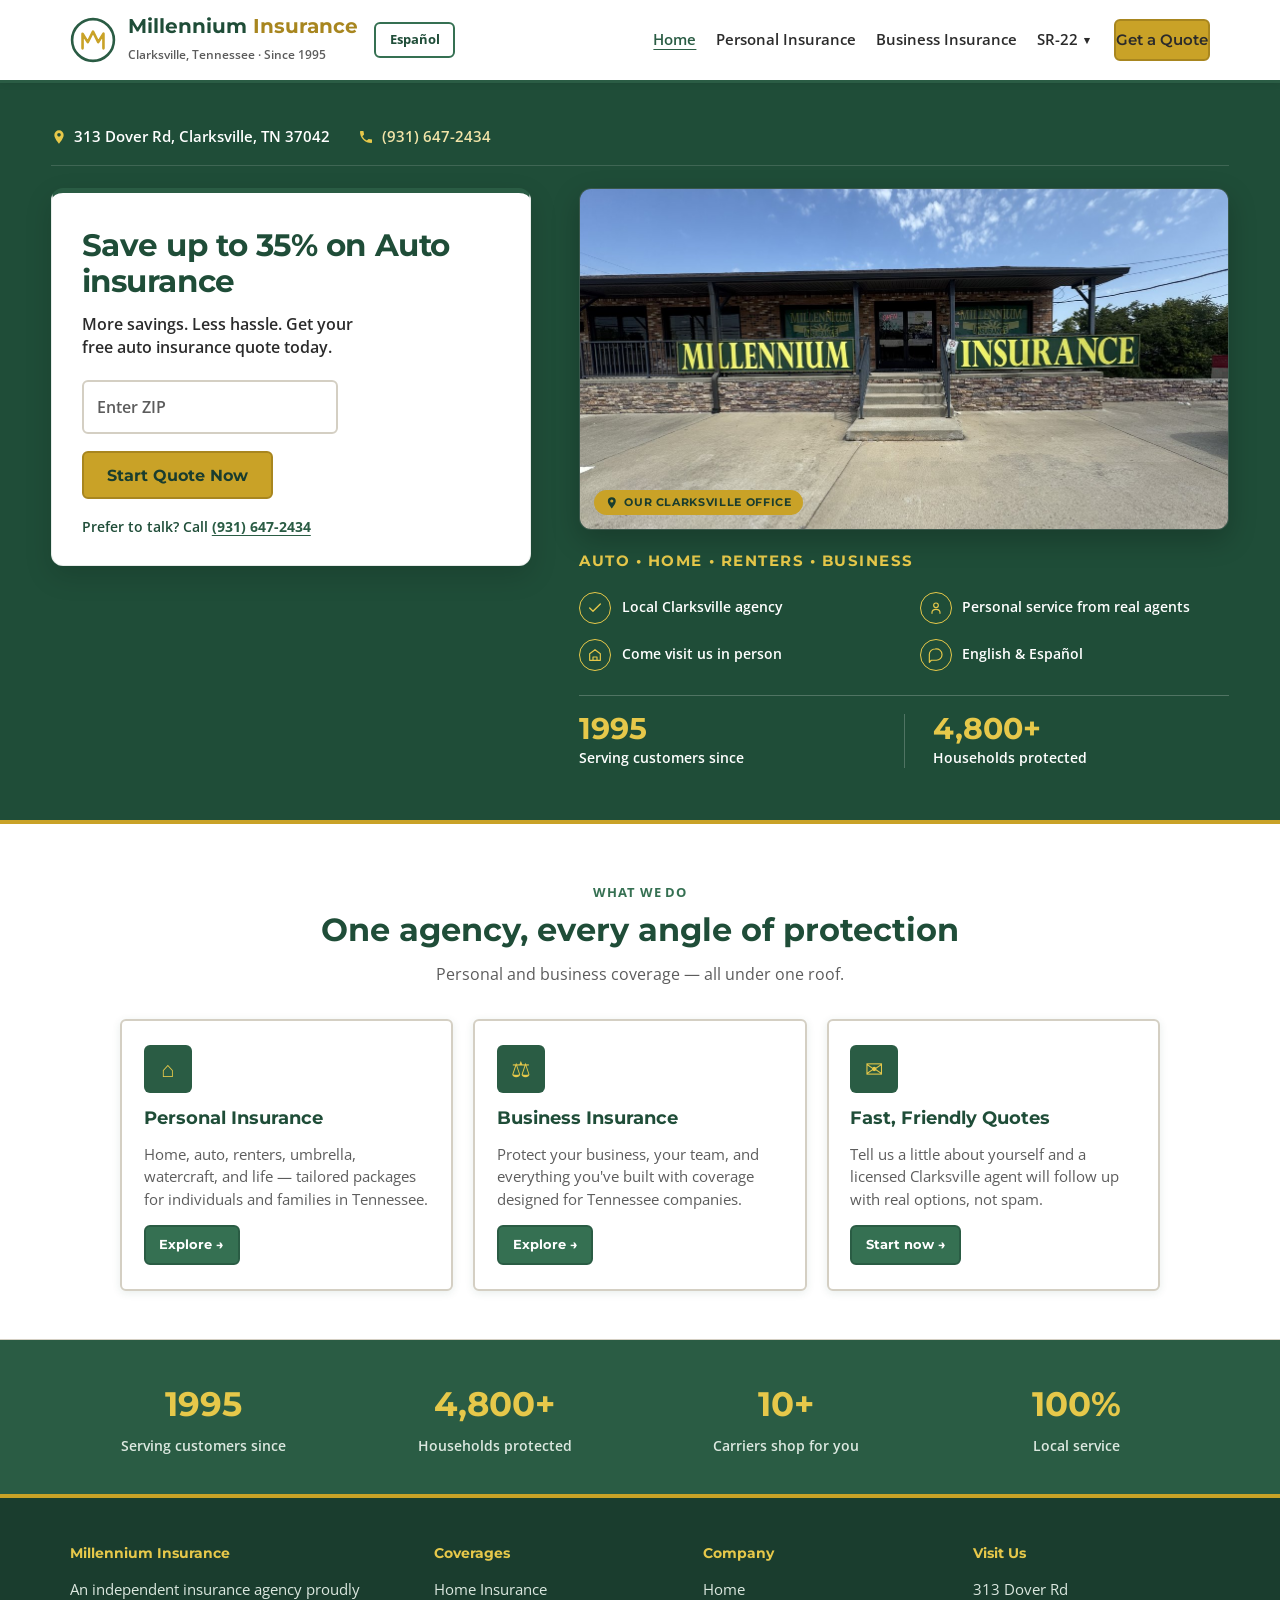
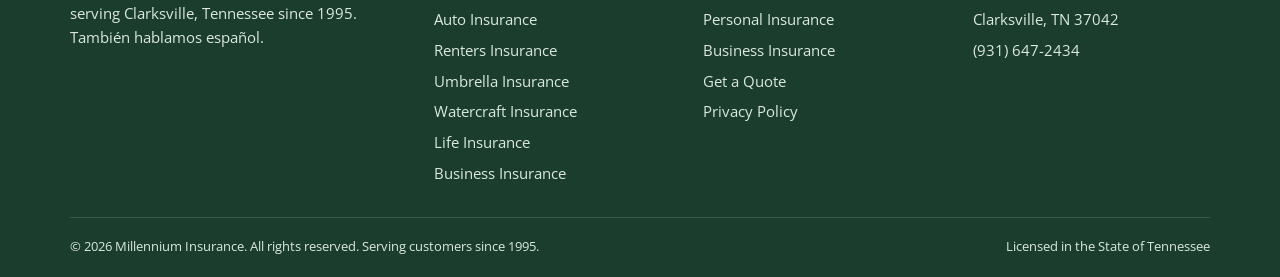
==== commit f7de8804: "Label the top menu SR-22. Co-authored-by: Cursor <cursoragent@cursor.com>" ====
--- a/index.html
+++ b/index.html
@@ -57,7 +57,7 @@
         <a href="personal-insurance.html" data-i18n="nav.personal">Personal Insurance</a>
         <a href="business-insurance.html" data-i18n="nav.business">Business Insurance</a>
         <div class="nav-dropdown">
-          <button class="nav-dropdown-toggle" type="button" aria-expanded="false" aria-haspopup="true" data-i18n="nav.highrisk">SR-22 &amp; High-Risk</button>
+          <button class="nav-dropdown-toggle" type="button" aria-expanded="false" aria-haspopup="true" data-i18n="nav.highrisk">SR-22</button>
           <div class="nav-dropdown-menu" role="menu">
             <a href="sr22-insurance-clarksville-tn.html" role="menuitem" data-i18n="nav.sr22">SR-22 Bond</a>
             <a href="coverage-for-all-clarksville.html" role="menuitem" data-i18n="nav.coverageforall">Coverage for All</a>
